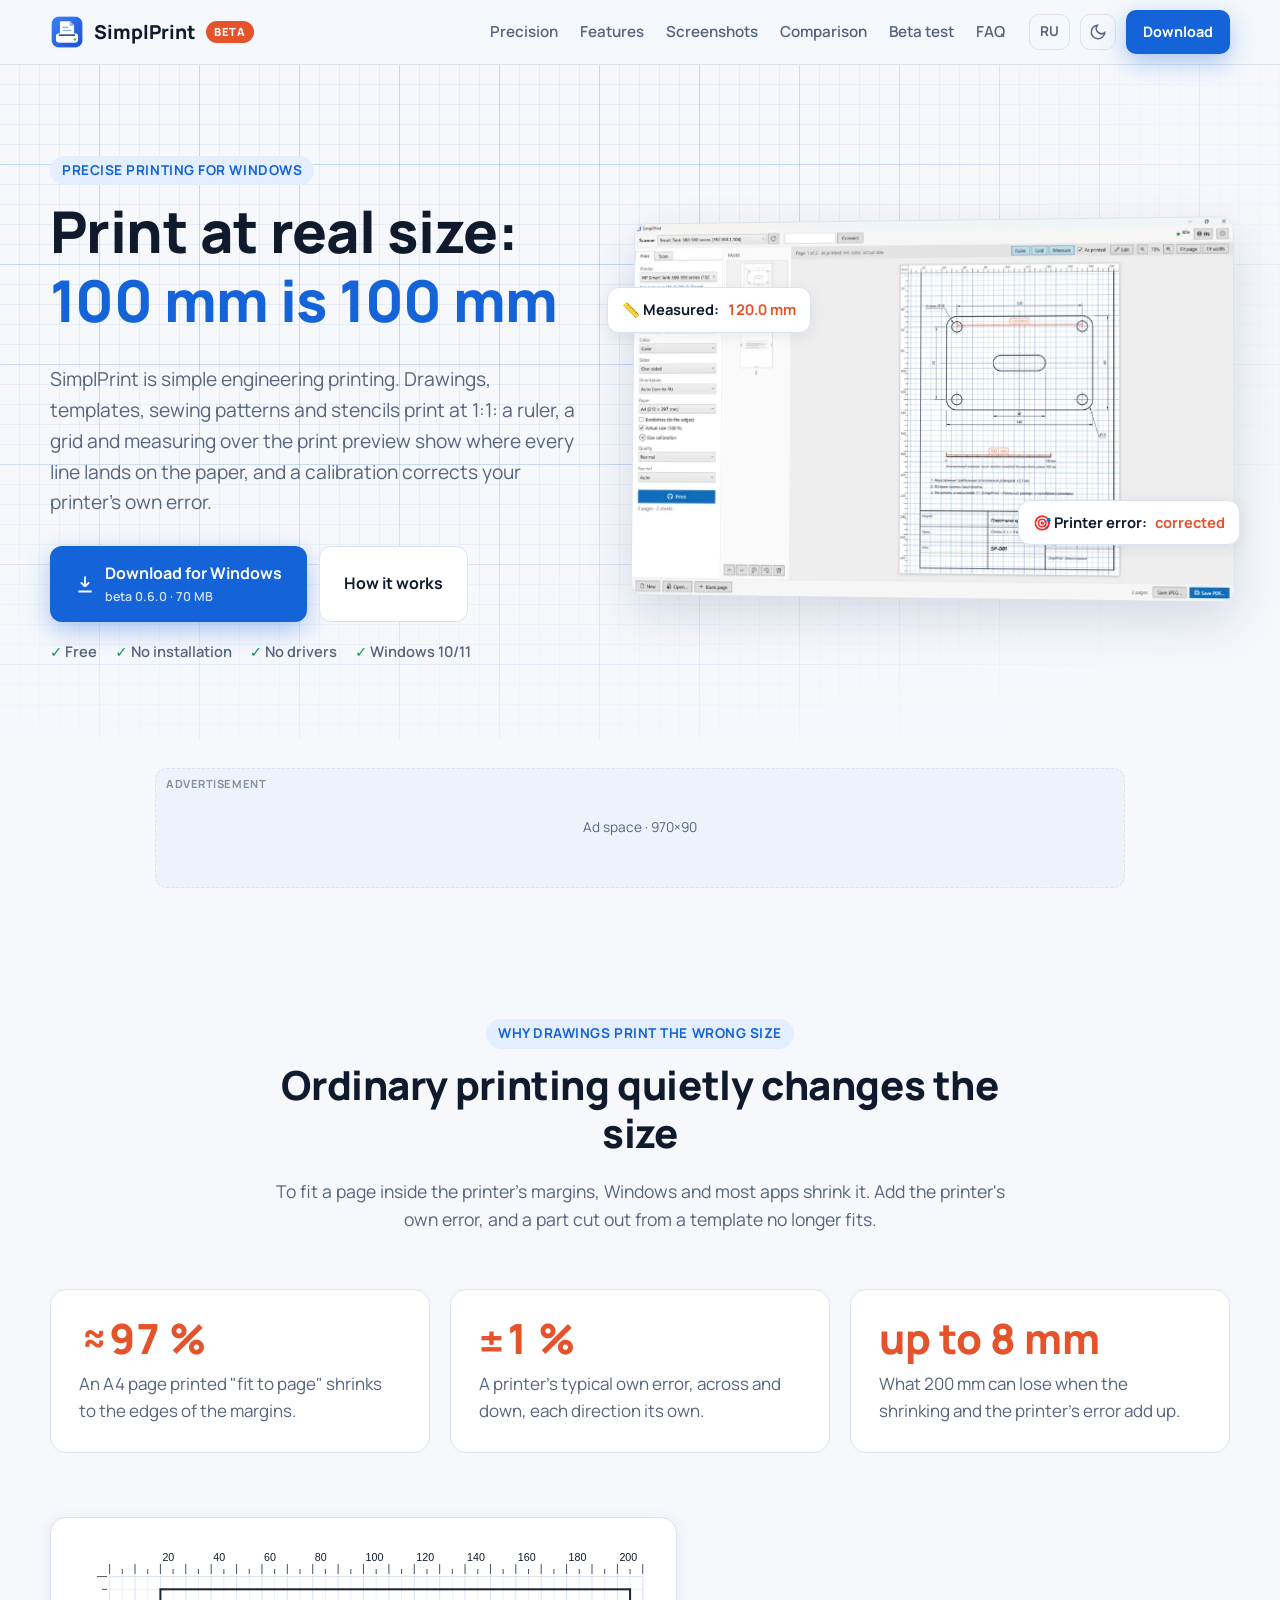
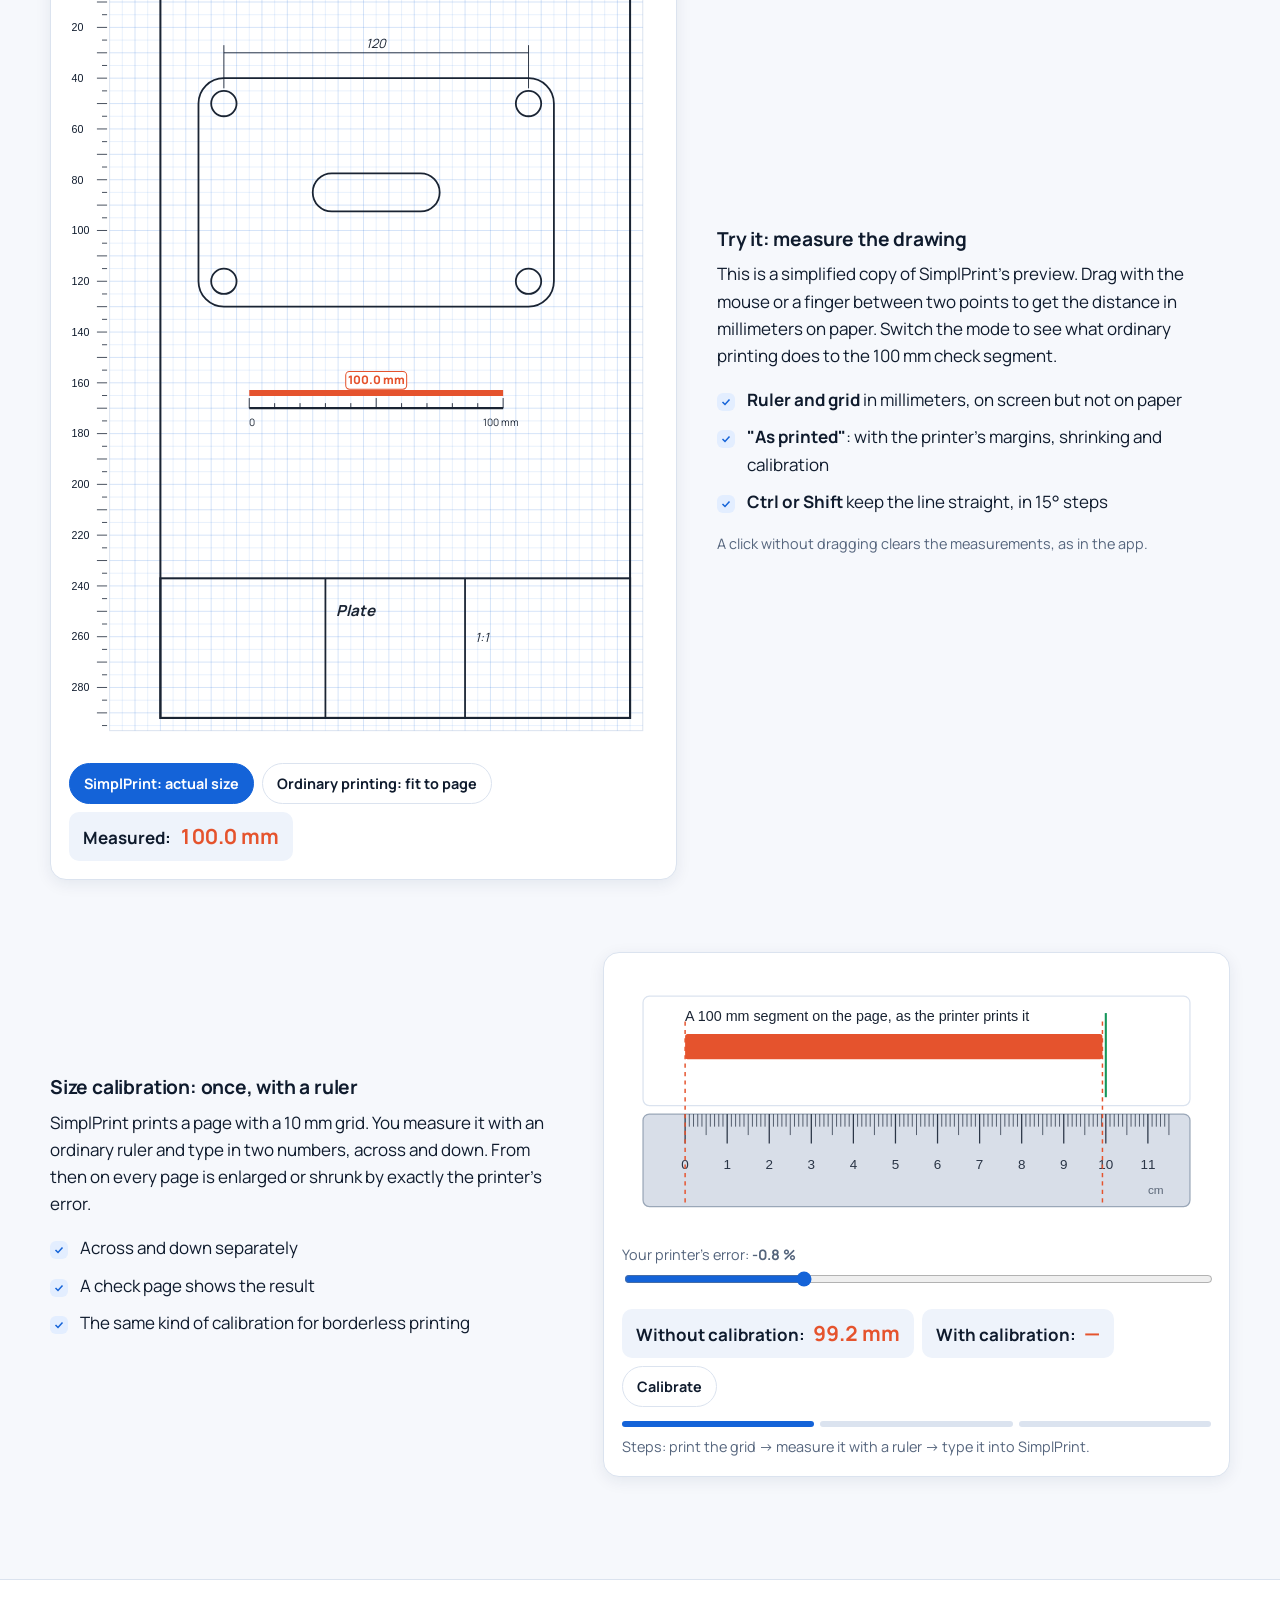
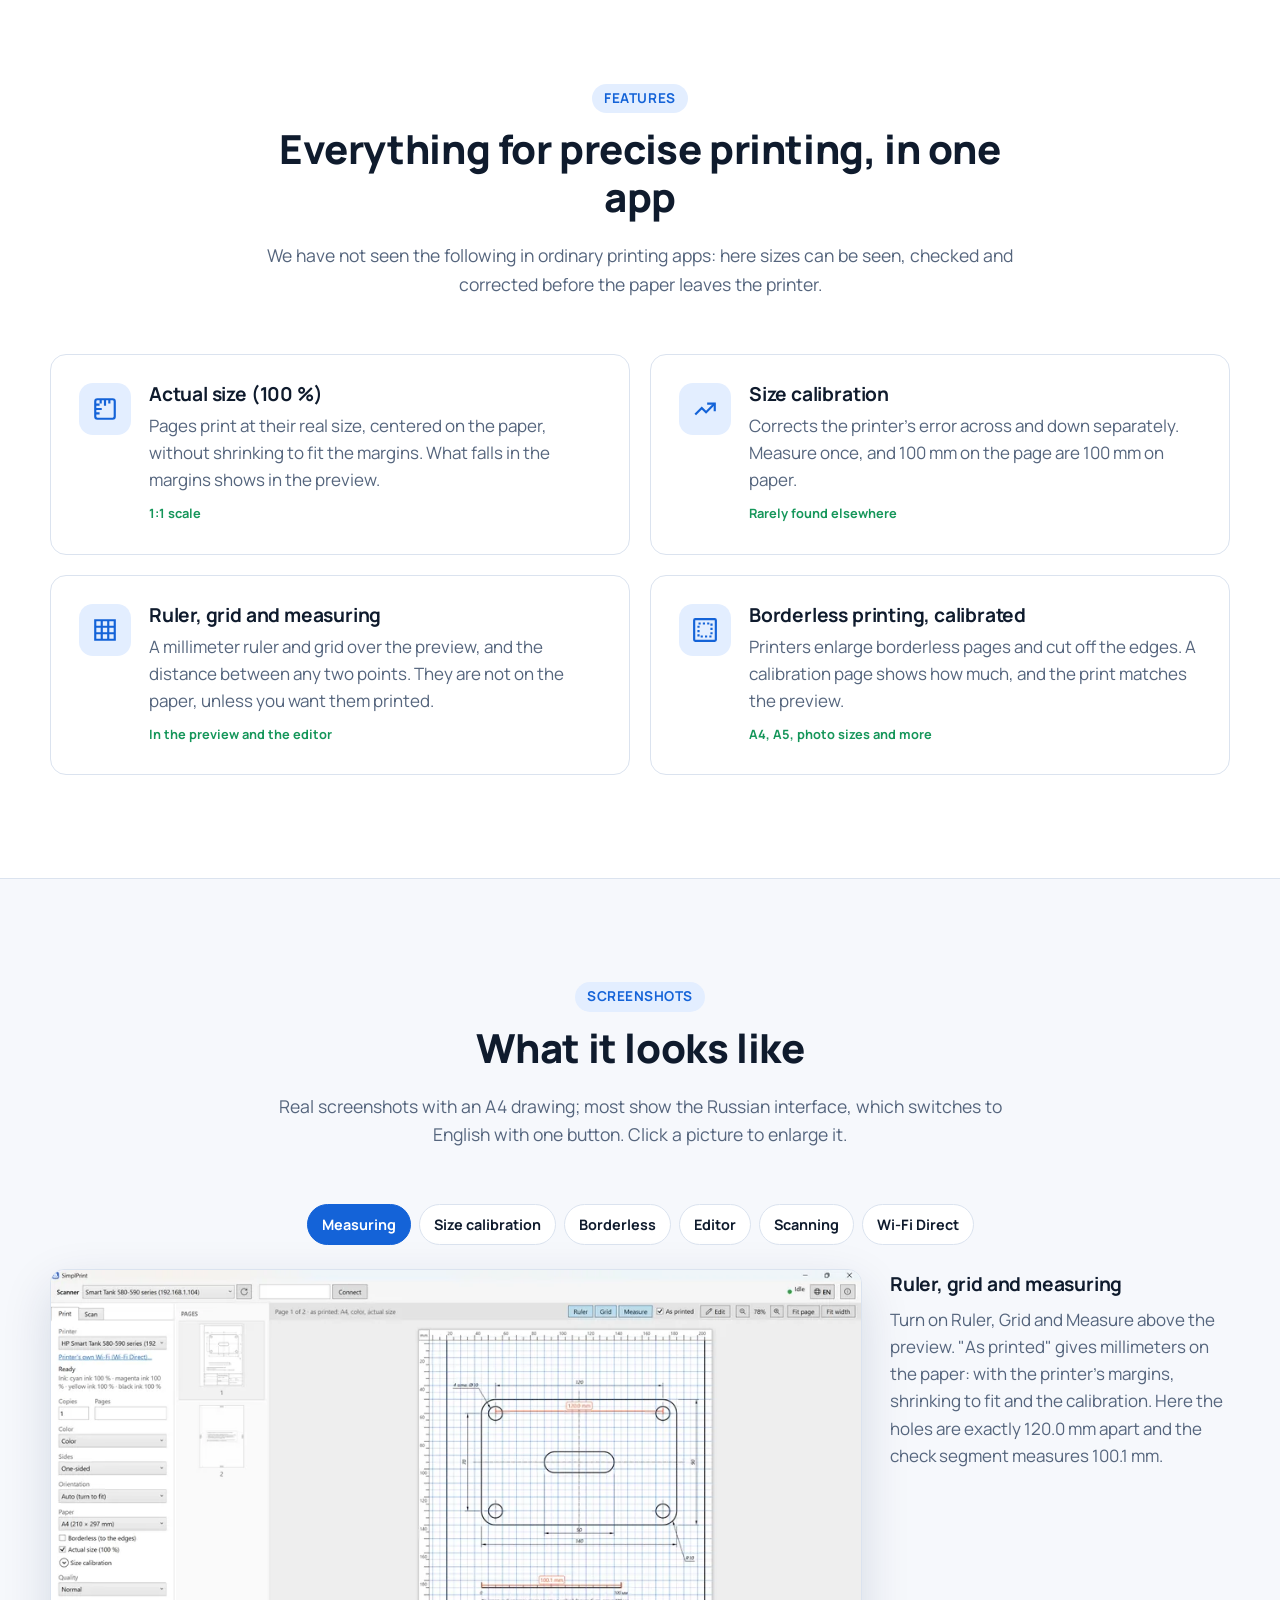
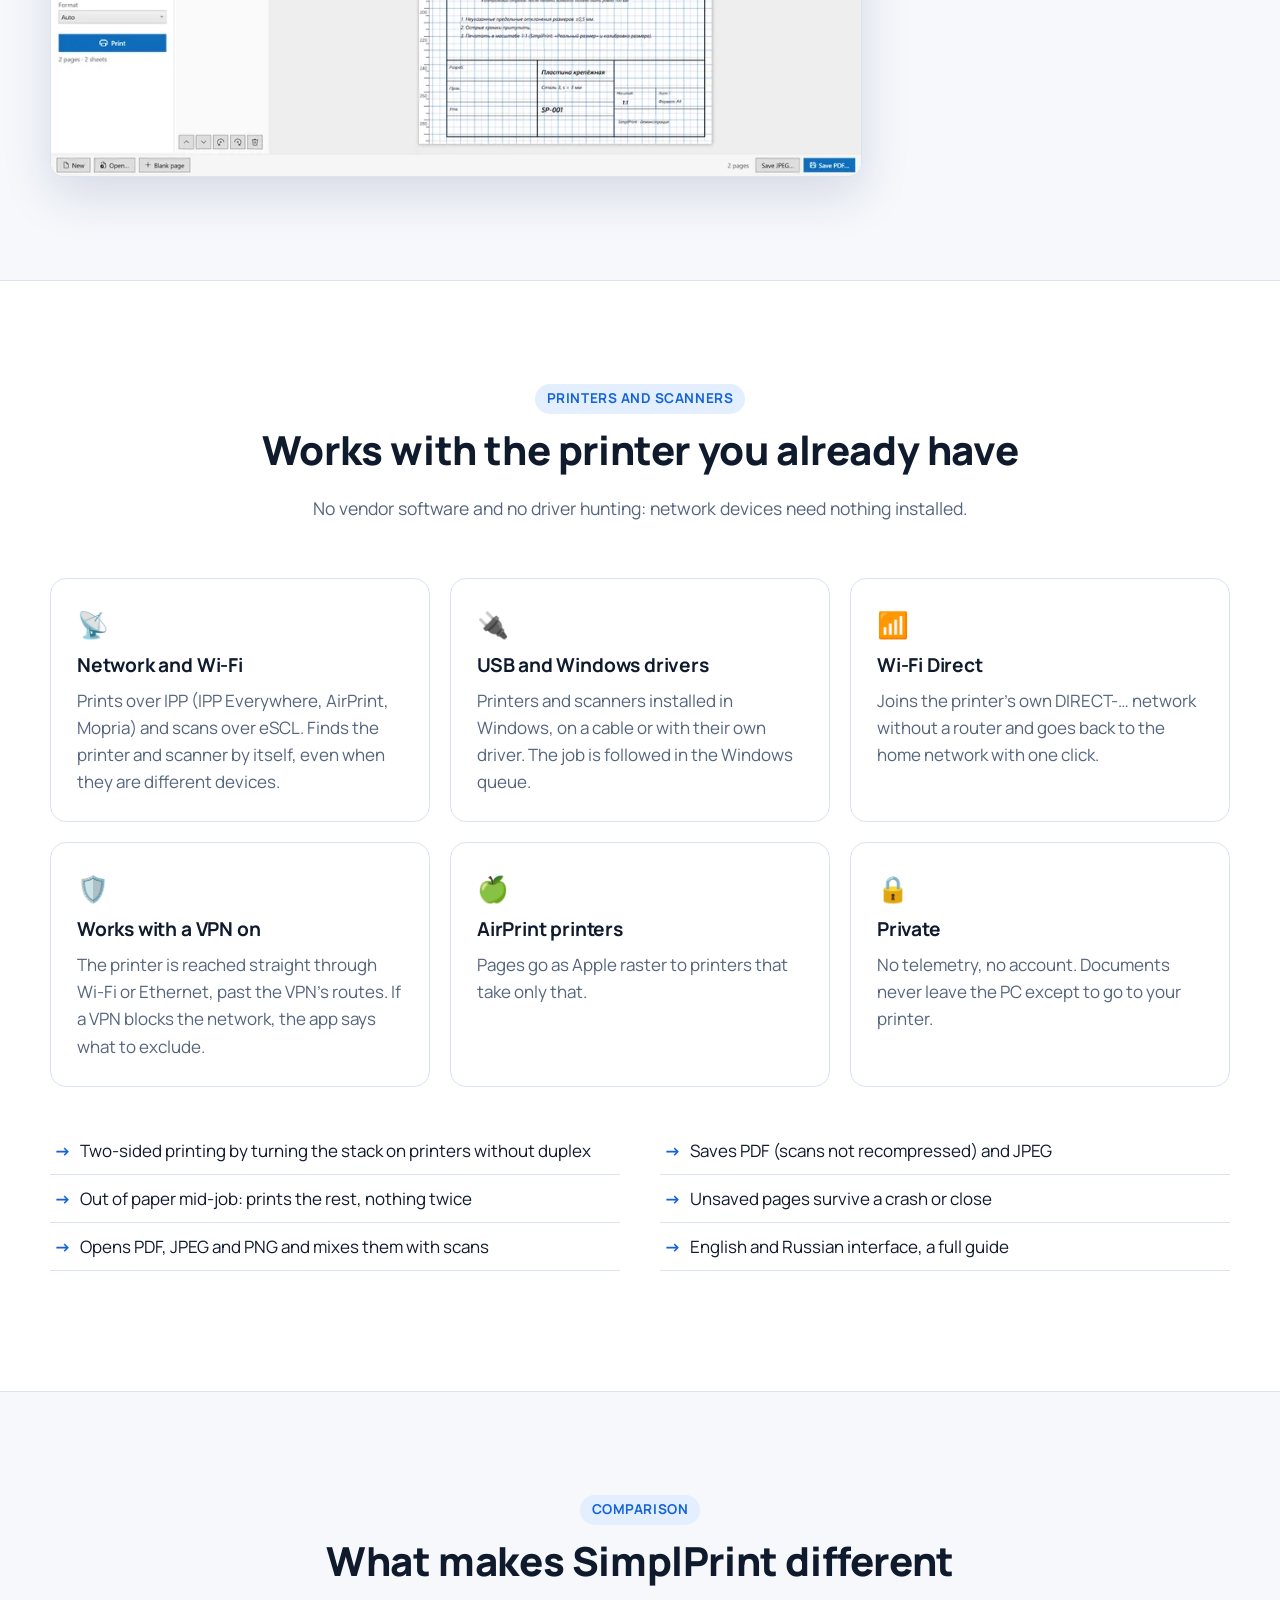
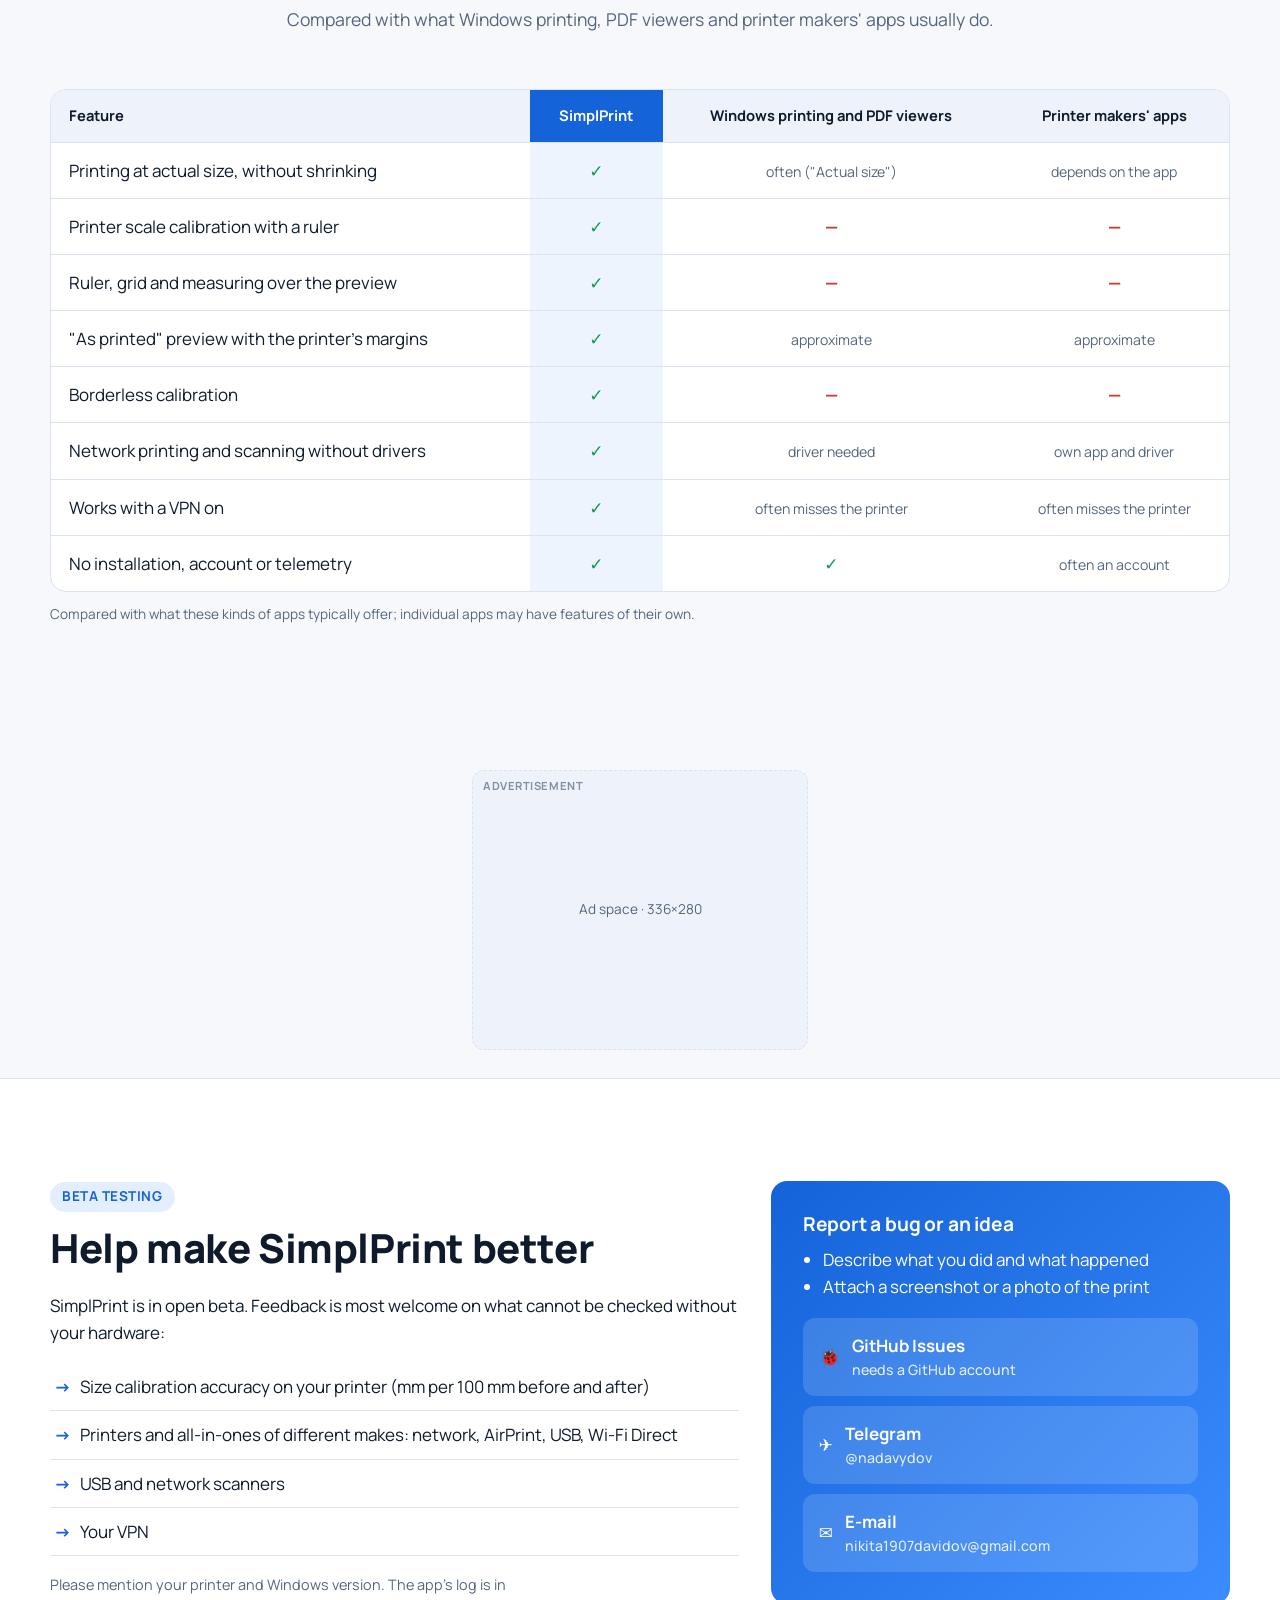
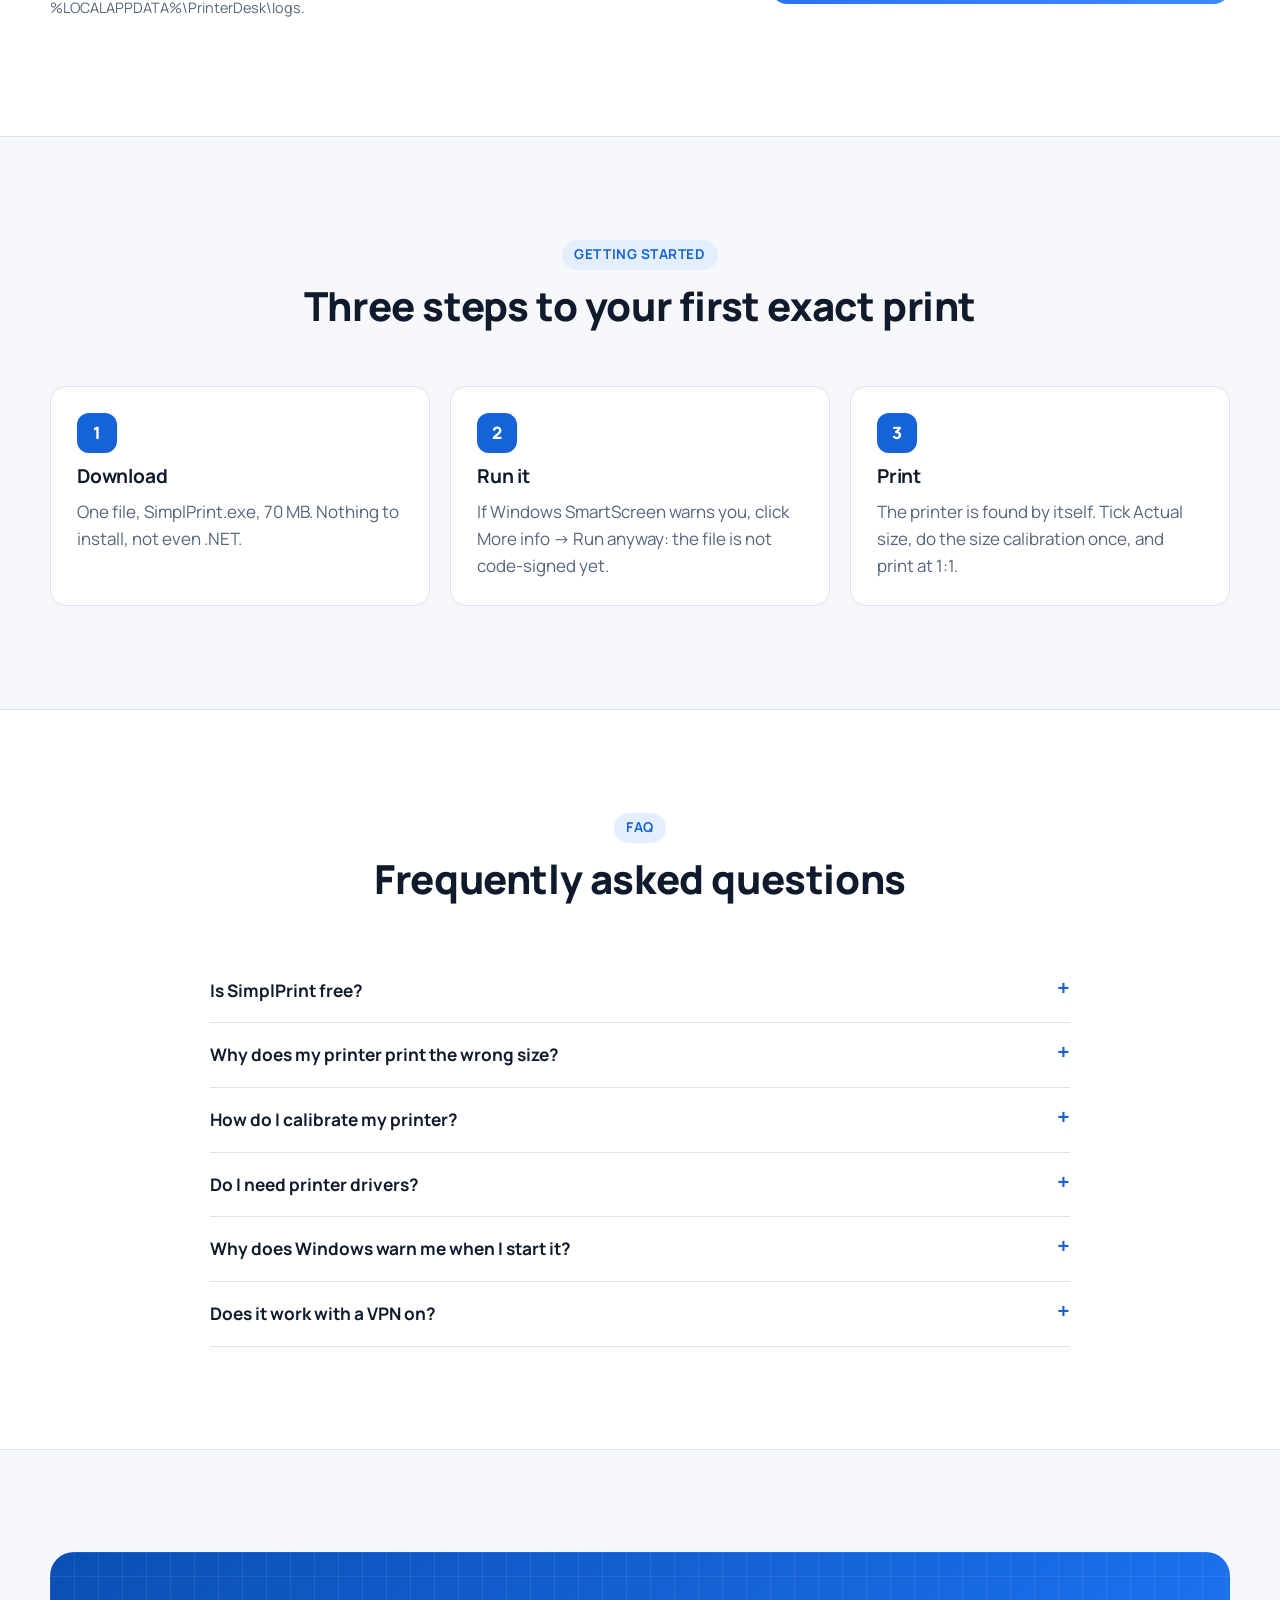
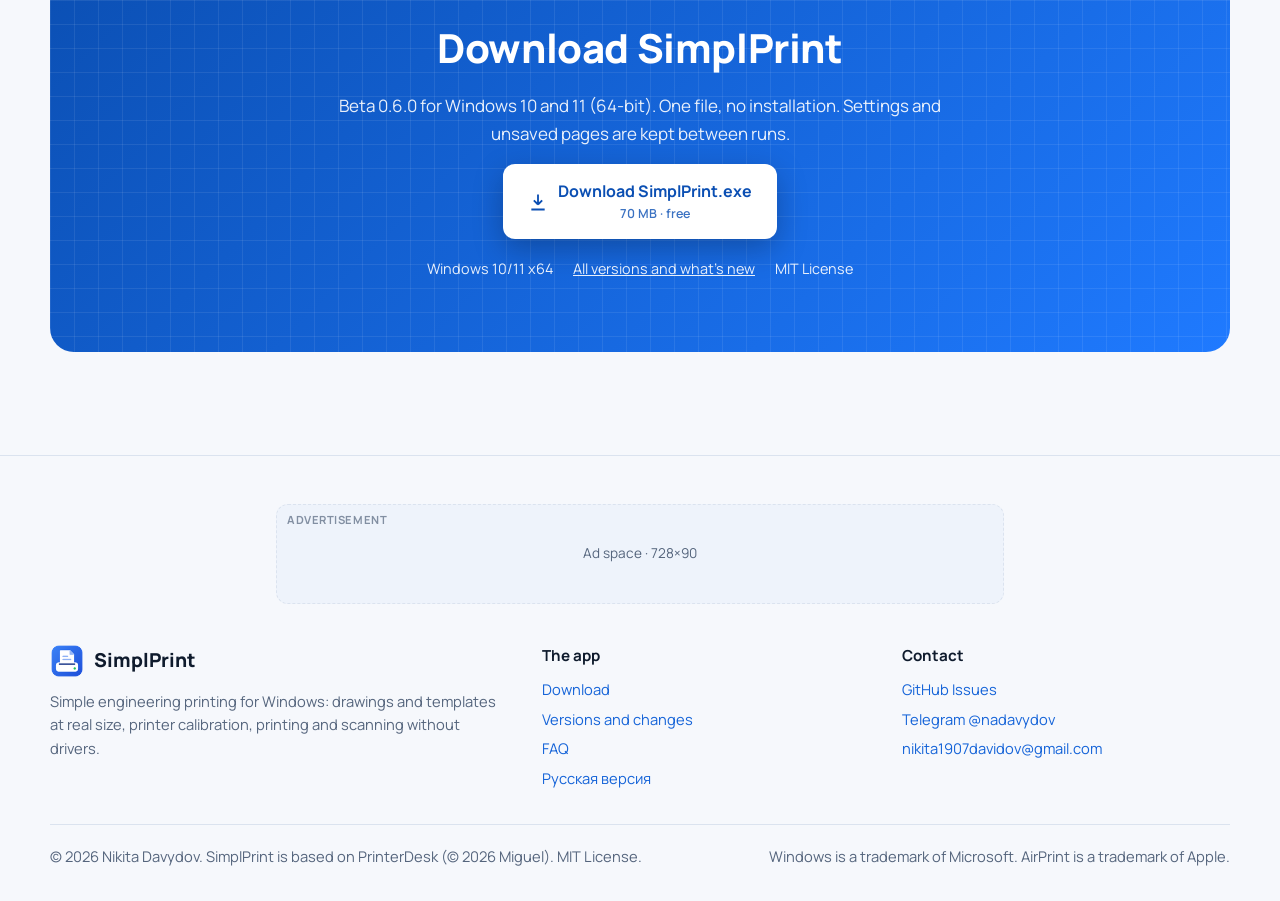
==== en/index.html @ fbbb2764 "SimplPrint website, downloads and bug reports The website (Russian and English) for GitHub Pages, a " ====
<!doctype html>
<html lang="en">
<head>
  <meta charset="utf-8">
  <meta name="viewport" content="width=device-width, initial-scale=1">
  <script>document.documentElement.classList.add("js")</script>
  <title>SimplPrint — print drawings at real size (1:1) on Windows, with printer calibration</title>
  <meta name="description" content="Free Windows app for printing drawings, templates and sewing patterns at true 1:1 scale: ruler, grid and measuring over the print preview, printer scale calibration, borderless calibration. Prints and scans without drivers: network, AirPrint, USB, Wi-Fi Direct.">
  <link rel="canonical" href="https://gameqwerty.github.io/simplprint-app/en/">
  <link rel="alternate" hreflang="ru" href="https://gameqwerty.github.io/simplprint-app/">
  <link rel="alternate" hreflang="en" href="https://gameqwerty.github.io/simplprint-app/en/">
  <link rel="alternate" hreflang="x-default" href="https://gameqwerty.github.io/simplprint-app/">
  <meta name="theme-color" content="#1463d8">
  <link rel="icon" href="../favicon.ico" sizes="any">
  <link rel="apple-touch-icon" href="../apple-touch-icon.png">

  <meta property="og:type" content="website">
  <meta property="og:site_name" content="SimplPrint">
  <meta property="og:locale" content="en_US">
  <meta property="og:locale:alternate" content="ru_RU">
  <meta property="og:title" content="SimplPrint — print at real size: 100 mm on screen is 100 mm on paper">
  <meta property="og:description" content="Ruler, grid, measuring and printer calibration for printing drawings and templates exactly. Free, Windows 10/11.">
  <meta property="og:url" content="https://gameqwerty.github.io/simplprint-app/en/">
  <meta property="og:image" content="https://gameqwerty.github.io/simplprint-app/og-image-en.png">
  <meta property="og:image:width" content="1200">
  <meta property="og:image:height" content="630">
  <meta name="twitter:card" content="summary_large_image">

  <link rel="preconnect" href="https://fonts.googleapis.com">
  <link rel="preconnect" href="https://fonts.gstatic.com" crossorigin>
  <link href="https://fonts.googleapis.com/css2?family=Manrope:wght@500;600;700;800&display=swap" rel="stylesheet">
  <link rel="stylesheet" href="../assets/css/style.css">

  <script type="application/ld+json">
  {
    "@context": "https://schema.org",
    "@type": "SoftwareApplication",
    "name": "SimplPrint",
    "description": "Windows app for printing drawings, templates and patterns at real size: ruler, grid and measuring over the print preview, printer scale calibration, borderless printing; printing and scanning without drivers.",
    "applicationCategory": "UtilitiesApplication",
    "operatingSystem": "Windows 10, Windows 11",
    "softwareVersion": "0.6.0",
    "fileSize": "70 MB",
    "inLanguage": ["en", "ru"],
    "isAccessibleForFree": true,
    "offers": { "@type": "Offer", "price": "0", "priceCurrency": "USD" },
    "downloadUrl": "https://github.com/Gameqwerty/simplprint-app/releases/latest/download/SimplPrint.exe",
    "screenshot": "https://gameqwerty.github.io/simplprint-app/assets/img/measure-en-1600.webp",
    "image": "https://gameqwerty.github.io/simplprint-app/og-image-en.png",
    "url": "https://gameqwerty.github.io/simplprint-app/en/",
    "author": { "@type": "Person", "name": "Nikita Davydov" },
    "license": "https://opensource.org/licenses/MIT"
  }
  </script>
  <script type="application/ld+json">
  {
    "@context": "https://schema.org",
    "@type": "FAQPage",
    "mainEntity": [
      { "@type": "Question", "name": "Is SimplPrint free?",
        "acceptedAnswer": { "@type": "Answer", "text": "Yes. It is free, with no ads in the app, no account and no telemetry. The code is under the MIT license." } },
      { "@type": "Question", "name": "Why does my printer print the wrong size?",
        "acceptedAnswer": { "@type": "Answer", "text": "Ordinary printing shrinks the page to fit inside the printer's margins (an A4 page comes out at about 97 %), and the printer adds its own error of about 1 %. SimplPrint prints at actual size and has a size calibration that corrects the printer's error." } },
      { "@type": "Question", "name": "Do I need printer drivers?",
        "acceptedAnswer": { "@type": "Answer", "text": "Not for network printers and all-in-ones: SimplPrint prints over IPP (IPP Everywhere, AirPrint, Mopria) and scans over eSCL. Printers and scanners on USB work through the driver installed in Windows." } },
      { "@type": "Question", "name": "Why does Windows warn me when I start it?",
        "acceptedAnswer": { "@type": "Answer", "text": "The file is not code-signed yet, so SmartScreen shows a warning. Click More info, then Run anyway." } }
    ]
  }
  </script>
</head>
<body>
  <a class="visually-hidden" href="#main">Skip to content</a>

  <header class="header">
    <div class="container header__inner">
      <a class="brand" href="./" aria-label="SimplPrint home">
        <img src="../assets/img/logo-64.png" alt="" width="34" height="34">
        SimplPrint <span class="badge-beta">beta</span>
      </a>
      <nav class="nav" aria-label="Sections">
        <a href="#precision">Precision</a>
        <a href="#features">Features</a>
        <a href="#screens">Screenshots</a>
        <a href="#compare">Comparison</a>
        <a href="#beta">Beta test</a>
        <a href="#faq">FAQ</a>
      </nav>
      <div class="header__actions">
        <a class="lang" href="../" hreflang="ru" lang="ru">RU</a>
        <button class="theme-toggle" type="button" aria-label="Light or dark theme">
          <svg width="18" height="18" viewBox="0 0 24 24" fill="none" stroke="currentColor" stroke-width="2"><path d="M21 12.8A9 9 0 1 1 11.2 3a7 7 0 0 0 9.8 9.8z"/></svg>
        </button>
        <a class="btn btn--primary btn--small" href="#download">Download</a>
        <button class="menu-toggle" type="button" aria-label="Menu" aria-expanded="false">
          <svg width="20" height="20" viewBox="0 0 24 24" fill="none" stroke="currentColor" stroke-width="2"><path d="M4 7h16M4 12h16M4 17h16"/></svg>
        </button>
      </div>
    </div>
  </header>

  <main id="main">
    <section class="hero">
      <div class="container hero__inner">
        <div>
          <span class="eyebrow">Precise printing for Windows</span>
          <h1>Print at real size: <span class="hero__accent">100&nbsp;mm is 100&nbsp;mm</span></h1>
          <p class="hero__lead">
            SimplPrint is simple engineering printing. Drawings, templates, sewing patterns and stencils print at 1:1:
            a ruler, a grid and measuring over the print preview show where every line lands on the paper, and a
            calibration corrects your printer's own error.
          </p>
          <div class="hero__buttons">
            <a class="btn btn--primary" href="https://github.com/Gameqwerty/simplprint-app/releases/latest/download/SimplPrint.exe" data-download>
              <svg width="20" height="20" viewBox="0 0 24 24" fill="none" stroke="currentColor" stroke-width="2.2"><path d="M12 3v12m0 0l-5-5m5 5l5-5M4 21h16"/></svg>
              <span>Download for Windows<small>beta 0.6.0 · 70 MB</small></span>
            </a>
            <a class="btn btn--ghost" href="#precision">How it works</a>
          </div>
          <div class="hero__facts">
            <span>Free</span><span>No installation</span><span>No drivers</span><span>Windows 10/11</span>
          </div>
        </div>
        <div class="hero__shot">
          <div class="window">
            <img src="../assets/img/measure-en-960.webp" srcset="../assets/img/measure-en-960.webp 960w, ../assets/img/measure-en-1600.webp 1600w"
                 sizes="(max-width: 960px) 100vw, 640px" width="1600" height="1000"
                 alt="SimplPrint: a drawing in the print preview with ruler, grid and measurements of 120.0 and 100.1 mm" fetchpriority="high">
          </div>
          <div class="callout callout--a">📏 Measured: <b>120.0 mm</b></div>
          <div class="callout callout--b">🎯 Printer error: <b>corrected</b></div>
        </div>
      </div>
    </section>

    <div class="ad-band">
      <div class="container">
        <aside class="ad-slot ad-slot--leaderboard" data-label="Advertisement" aria-label="Advertisement">
          <!-- Paste the ad code here (Google AdSense / Yandex Advertising Network), 970×90 or adaptive. -->
          <span class="ad-slot__placeholder">Ad space · 970×90</span>
        </aside>
      </div>
    </div>

    <section class="section" id="precision">
      <div class="container">
        <div class="section__head reveal">
          <span class="eyebrow">Why drawings print the wrong size</span>
          <h2>Ordinary printing quietly changes the size</h2>
          <p>To fit a page inside the printer's margins, Windows and most apps shrink it. Add the printer's own error,
            and a part cut out from a template no longer fits.</p>
        </div>
        <div class="problem">
          <div class="stat reveal"><div class="stat__value">≈97 %</div><p>An A4 page printed "fit to page" shrinks to the edges of the margins.</p></div>
          <div class="stat reveal"><div class="stat__value">±1 %</div><p>A printer's typical own error, across and down, each direction its own.</p></div>
          <div class="stat reveal"><div class="stat__value">up to 8 mm</div><p>What 200 mm can lose when the shrinking and the printer's error add up.</p></div>
        </div>

        <div class="demo" style="margin-top:64px">
          <div class="demo__stage reveal" id="measure-demo" data-mm="mm" data-title="Plate" data-label="An A4 page with a grid, a ruler and a measurement">
            <div class="demo__controls">
              <button class="chip" type="button" data-mode="full" aria-pressed="true">SimplPrint: actual size</button>
              <button class="chip" type="button" data-mode="fit" aria-pressed="false">Ordinary printing: fit to page</button>
              <span class="readout">Measured: <b data-readout>—</b></span>
            </div>
          </div>
          <div class="demo__text reveal">
            <h3>Try it: measure the drawing</h3>
            <p>This is a simplified copy of SimplPrint's preview. Drag with the mouse or a finger between two points to get
              the distance in millimeters on paper. Switch the mode to see what ordinary printing does to the 100&nbsp;mm
              check segment.</p>
            <ul>
              <li><b>Ruler and grid</b> in millimeters, on screen but not on paper</li>
              <li><b>"As printed"</b>: with the printer's margins, shrinking and calibration</li>
              <li><b>Ctrl or Shift</b> keep the line straight, in 15° steps</li>
            </ul>
            <p class="hint">A click without dragging clears the measurements, as in the app.</p>
          </div>
        </div>

        <div class="demo demo--reverse">
          <div class="demo__text reveal">
            <h3>Size calibration: once, with a ruler</h3>
            <p>SimplPrint prints a page with a 10&nbsp;mm grid. You measure it with an ordinary ruler and type in two
              numbers, across and down. From then on every page is enlarged or shrunk by exactly the printer's error.</p>
            <ul>
              <li>Across and down separately</li>
              <li>A check page shows the result</li>
              <li>The same kind of calibration for borderless printing</li>
            </ul>
          </div>
          <div class="demo__stage reveal" id="calibration-demo" data-mm="mm" data-cm="cm" data-caption="A 100 mm segment on the page, as the printer prints it" data-label="A ruler and the printed segment before and after calibration">
            <label class="hint" for="printer-error">Your printer's error: <b data-error-text>−0.8 %</b></label>
            <input class="slider" id="printer-error" type="range" min="-20" max="20" step="1" value="-8" data-error>
            <div class="demo__controls">
              <span class="readout">Without calibration: <b data-before>99.2 mm</b></span>
              <span class="readout">With calibration: <b data-after>—</b></span>
              <button class="chip" type="button" data-calibrate data-run="Calibrate" data-reset="Reset" aria-pressed="false">Calibrate</button>
            </div>
            <div class="steps" aria-hidden="true"><span></span><span></span><span></span></div>
            <p class="hint" style="margin:8px 0 0">Steps: print the grid → measure it with a ruler → type it into SimplPrint.</p>
          </div>
        </div>
      </div>
    </section>

    <section class="section section--alt" id="features">
      <div class="container">
        <div class="section__head reveal">
          <span class="eyebrow">Features</span>
          <h2>Everything for precise printing, in one app</h2>
          <p>We have not seen the following in ordinary printing apps: here sizes can be seen, checked and corrected
            before the paper leaves the printer.</p>
        </div>
        <div class="features">
          <article class="feature reveal">
            <div class="feature__icon"><svg width="26" height="26" viewBox="0 0 24 24" fill="none" stroke="currentColor" stroke-width="2"><rect x="3" y="3" width="18" height="18" rx="2"/><path d="M8 3v4M12 3v6M16 3v4M3 8h4M3 12h6M3 16h4"/></svg></div>
            <div><h3>Actual size (100 %)</h3><p>Pages print at their real size, centered on the paper, without shrinking to fit the margins. What falls in the margins shows in the preview.</p><span class="feature__tag">1:1 scale</span></div>
          </article>
          <article class="feature reveal">
            <div class="feature__icon"><svg width="26" height="26" viewBox="0 0 24 24" fill="none" stroke="currentColor" stroke-width="2"><path d="M3 17l6-6 4 4 8-8"/><path d="M14 7h7v7"/></svg></div>
            <div><h3>Size calibration</h3><p>Corrects the printer's error across and down separately. Measure once, and 100&nbsp;mm on the page are 100&nbsp;mm on paper.</p><span class="feature__tag">Rarely found elsewhere</span></div>
          </article>
          <article class="feature reveal">
            <div class="feature__icon"><svg width="26" height="26" viewBox="0 0 24 24" fill="none" stroke="currentColor" stroke-width="2"><path d="M3 3h18v18H3z"/><path d="M9 3v18M15 3v18M3 9h18M3 15h18"/></svg></div>
            <div><h3>Ruler, grid and measuring</h3><p>A millimeter ruler and grid over the preview, and the distance between any two points. They are not on the paper, unless you want them printed.</p><span class="feature__tag">In the preview and the editor</span></div>
          </article>
          <article class="feature reveal">
            <div class="feature__icon"><svg width="26" height="26" viewBox="0 0 24 24" fill="none" stroke="currentColor" stroke-width="2"><rect x="2" y="2" width="20" height="20" rx="1"/><path d="M6 6h12v12H6z" stroke-dasharray="2 2"/></svg></div>
            <div><h3>Borderless printing, calibrated</h3><p>Printers enlarge borderless pages and cut off the edges. A calibration page shows how much, and the print matches the preview.</p><span class="feature__tag">A4, A5, photo sizes and more</span></div>
          </article>
        </div>
      </div>
    </section>

    <section class="section" id="screens">
      <div class="container">
        <div class="section__head reveal">
          <span class="eyebrow">Screenshots</span>
          <h2>What it looks like</h2>
          <p>Real screenshots with an A4 drawing; most show the Russian interface, which switches to English with one button. Click a picture to enlarge it.</p>
        </div>
        <div class="tabs" role="group" aria-label="Screenshots">
          <button class="chip" type="button" data-tab="shot-measure" aria-pressed="true">Measuring</button>
          <button class="chip" type="button" data-tab="shot-size" aria-pressed="false">Size calibration</button>
          <button class="chip" type="button" data-tab="shot-borderless" aria-pressed="false">Borderless</button>
          <button class="chip" type="button" data-tab="shot-editor" aria-pressed="false">Editor</button>
          <button class="chip" type="button" data-tab="shot-scan" aria-pressed="false">Scanning</button>
          <button class="chip" type="button" data-tab="shot-wifi" aria-pressed="false">Wi-Fi Direct</button>
        </div>
        <div class="gallery__panel" id="shot-measure">
          <div class="gallery__view">
            <div class="window"><img class="gallery__image" loading="lazy" src="../assets/img/measure-en-960.webp" data-zoom="../assets/img/measure-en-1600.webp" width="960" height="600" alt="Print preview of a drawing with ruler, grid and two measurements"></div>
            <div class="gallery__caption"><h3>Ruler, grid and measuring</h3><p>Turn on Ruler, Grid and Measure above the preview. "As printed" gives millimeters on the paper: with the printer's margins, shrinking to fit and the calibration. Here the holes are exactly 120.0 mm apart and the check segment measures 100.1 mm.</p></div>
          </div>
        </div>
        <div class="gallery__panel" id="shot-size" hidden>
          <div class="gallery__view">
            <div class="window"><img class="gallery__image" loading="lazy" src="../assets/img/size-960.webp" data-zoom="../assets/img/size-1600.webp" width="960" height="600" alt="Size calibration page with a 10 mm grid and the measured values 99.2 and 100.6 mm"></div>
            <div class="gallery__caption"><h3>Size calibration</h3><p>"Add size calibration page" adds a 10&nbsp;mm grid and sets printing up for it. Measure it from line 0 to 100 and type the result in: this printer printed 99.2&nbsp;mm across and 100.6&nbsp;mm down.</p></div>
          </div>
        </div>
        <div class="gallery__panel" id="shot-borderless" hidden>
          <div class="gallery__view">
            <div class="window"><img class="gallery__image" loading="lazy" src="../assets/img/borderless-960.webp" data-zoom="../assets/img/borderless-1600.webp" width="960" height="600" alt="Borderless calibration page with numbered lines at the edges"></div>
            <div class="gallery__caption"><h3>Borderless printing and its calibration</h3><p>Numbered lines at each edge show how much the printer cuts off. Enter the first printed lines and borderless prints match the preview to the millimeter.</p></div>
          </div>
        </div>
        <div class="gallery__panel" id="shot-editor" hidden>
          <div class="gallery__view">
            <div class="window"><img class="gallery__image" loading="lazy" src="../assets/img/editor-960.webp" data-zoom="../assets/img/editor-1600.webp" width="960" height="600" alt="Page editor: a red mark, an arrow and a note on a drawing"></div>
            <div class="gallery__caption"><h3>An editor right in the preview</h3><p>Marks, arrows, shapes, text, brush and eraser, pictures from a file or the clipboard. The ruler, grid and measurements can be drawn into the page and printed.</p></div>
          </div>
        </div>
        <div class="gallery__panel" id="shot-scan" hidden>
          <div class="gallery__view">
            <div class="window"><img class="gallery__image" loading="lazy" src="../assets/img/scan-960.webp" data-zoom="../assets/img/scan-1600.webp" width="960" height="600" alt="Scan tab: source, resolution, color and paper size"></div>
            <div class="gallery__caption"><h3>Scanning without drivers</h3><p>From the glass and the document feeder, two-sided by turning the stack by hand. Network scanners over eSCL (AirScan, Mopria), USB scanners through WIA. Saves PDF and JPEG.</p></div>
          </div>
        </div>
        <div class="gallery__panel" id="shot-wifi" hidden>
          <div class="gallery__view">
            <div class="window" style="max-width:520px;margin:auto"><img class="gallery__image" loading="lazy" src="../assets/img/wifi-640.webp" data-zoom="../assets/img/wifi-640.webp" width="640" height="566" alt="Joining the printer's own Wi-Fi network"></div>
            <div class="gallery__caption"><h3>The printer's own Wi-Fi</h3><p>No router nearby? SimplPrint joins the printer's DIRECT-… network, finds the printer and scanner, and takes the PC back to the home network with one click.</p></div>
          </div>
        </div>
      </div>
    </section>

    <section class="section section--alt">
      <div class="container">
        <div class="section__head reveal">
          <span class="eyebrow">Printers and scanners</span>
          <h2>Works with the printer you already have</h2>
          <p>No vendor software and no driver hunting: network devices need nothing installed.</p>
        </div>
        <div class="devices">
          <div class="device reveal"><div class="device__icon">📡</div><h3>Network and Wi-Fi</h3><p>Prints over IPP (IPP Everywhere, AirPrint, Mopria) and scans over eSCL. Finds the printer and scanner by itself, even when they are different devices.</p></div>
          <div class="device reveal"><div class="device__icon">🔌</div><h3>USB and Windows drivers</h3><p>Printers and scanners installed in Windows, on a cable or with their own driver. The job is followed in the Windows queue.</p></div>
          <div class="device reveal"><div class="device__icon">📶</div><h3>Wi-Fi Direct</h3><p>Joins the printer's own DIRECT-… network without a router and goes back to the home network with one click.</p></div>
          <div class="device reveal"><div class="device__icon">🛡️</div><h3>Works with a VPN on</h3><p>The printer is reached straight through Wi-Fi or Ethernet, past the VPN's routes. If a VPN blocks the network, the app says what to exclude.</p></div>
          <div class="device reveal"><div class="device__icon">🍏</div><h3>AirPrint printers</h3><p>Pages go as Apple raster to printers that take only that.</p></div>
          <div class="device reveal"><div class="device__icon">🔒</div><h3>Private</h3><p>No telemetry, no account. Documents never leave the PC except to go to your printer.</p></div>
        </div>
        <ul class="more reveal">
          <li>Two-sided printing by turning the stack on printers without duplex</li>
          <li>Out of paper mid-job: prints the rest, nothing twice</li>
          <li>Opens PDF, JPEG and PNG and mixes them with scans</li>
          <li>Saves PDF (scans not recompressed) and JPEG</li>
          <li>Unsaved pages survive a crash or close</li>
          <li>English and Russian interface, a full guide</li>
        </ul>
      </div>
    </section>

    <section class="section" id="compare">
      <div class="container">
        <div class="section__head reveal">
          <span class="eyebrow">Comparison</span>
          <h2>What makes SimplPrint different</h2>
          <p>Compared with what Windows printing, PDF viewers and printer makers' apps usually do.</p>
        </div>
        <div class="table-wrap reveal">
          <table class="compare">
            <thead>
              <tr><th scope="col">Feature</th><th scope="col" class="us">SimplPrint</th><th scope="col">Windows printing and PDF viewers</th><th scope="col">Printer makers' apps</th></tr>
            </thead>
            <tbody>
              <tr><td>Printing at actual size, without shrinking</td><td class="us yes">✓</td><td><span class="part">often ("Actual size")</span></td><td><span class="part">depends on the app</span></td></tr>
              <tr><td>Printer scale calibration with a ruler</td><td class="us yes">✓</td><td class="no">—</td><td class="no">—</td></tr>
              <tr><td>Ruler, grid and measuring over the preview</td><td class="us yes">✓</td><td class="no">—</td><td class="no">—</td></tr>
              <tr><td>"As printed" preview with the printer's margins</td><td class="us yes">✓</td><td><span class="part">approximate</span></td><td><span class="part">approximate</span></td></tr>
              <tr><td>Borderless calibration</td><td class="us yes">✓</td><td class="no">—</td><td class="no">—</td></tr>
              <tr><td>Network printing and scanning without drivers</td><td class="us yes">✓</td><td><span class="part">driver needed</span></td><td><span class="part">own app and driver</span></td></tr>
              <tr><td>Works with a VPN on</td><td class="us yes">✓</td><td><span class="part">often misses the printer</span></td><td><span class="part">often misses the printer</span></td></tr>
              <tr><td>No installation, account or telemetry</td><td class="us yes">✓</td><td class="yes">✓</td><td><span class="part">often an account</span></td></tr>
            </tbody>
          </table>
        </div>
        <p class="footnote">Compared with what these kinds of apps typically offer; individual apps may have features of their own.</p>
      </div>
    </section>

    <div class="ad-band">
      <div class="container">
        <aside class="ad-slot ad-slot--rectangle" data-label="Advertisement" aria-label="Advertisement">
          <!-- Paste the ad code here, 336×280 or 300×250. -->
          <span class="ad-slot__placeholder">Ad space · 336×280</span>
        </aside>
      </div>
    </div>

    <section class="section section--alt" id="beta">
      <div class="container beta">
        <div class="reveal">
          <span class="eyebrow">Beta testing</span>
          <h2>Help make SimplPrint better</h2>
          <p>SimplPrint is in open beta. Feedback is most welcome on what cannot be checked without your hardware:</p>
          <ul class="more" style="columns:1;margin-top:12px">
            <li>Size calibration accuracy on your printer (mm per 100&nbsp;mm before and after)</li>
            <li>Printers and all-in-ones of different makes: network, AirPrint, USB, Wi-Fi Direct</li>
            <li>USB and network scanners</li>
            <li>Your VPN</li>
          </ul>
          <p class="hint">Please mention your printer and Windows version. The app's log is in %LOCALAPPDATA%\PrinterDesk\logs.</p>
        </div>
        <div class="beta__card reveal">
          <h3>Report a bug or an idea</h3>
          <ul><li>Describe what you did and what happened</li><li>Attach a screenshot or a photo of the print</li></ul>
          <div class="contacts">
            <a class="contact" href="https://github.com/Gameqwerty/simplprint-app/issues/new" rel="noopener">🐞<span>GitHub Issues<small>needs a GitHub account</small></span></a>
            <a class="contact" href="https://t.me/nadavydov" rel="noopener">✈️<span>Telegram<small>@nadavydov</small></span></a>
            <a class="contact" href="mailto:nikita1907davidov@gmail.com?subject=SimplPrint%20feedback">✉️<span>E-mail<small>nikita1907davidov@gmail.com</small></span></a>
          </div>
        </div>
      </div>
    </section>

    <section class="section">
      <div class="container">
        <div class="section__head reveal">
          <span class="eyebrow">Getting started</span>
          <h2>Three steps to your first exact print</h2>
        </div>
        <ol class="start start-list">
          <li class="reveal"><h3>Download</h3><p>One file, SimplPrint.exe, 70&nbsp;MB. Nothing to install, not even .NET.</p></li>
          <li class="reveal"><h3>Run it</h3><p>If Windows SmartScreen warns you, click More info → Run anyway: the file is not code-signed yet.</p></li>
          <li class="reveal"><h3>Print</h3><p>The printer is found by itself. Tick Actual size, do the size calibration once, and print at 1:1.</p></li>
        </ol>
      </div>
    </section>

    <section class="section section--alt" id="faq">
      <div class="container">
        <div class="section__head reveal">
          <span class="eyebrow">FAQ</span>
          <h2>Frequently asked questions</h2>
        </div>
        <div class="faq">
          <details class="reveal"><summary>Is SimplPrint free?</summary><p>Yes. It is free, with no ads in the app, no account and no telemetry. The code is under the MIT license.</p></details>
          <details class="reveal"><summary>Why does my printer print the wrong size?</summary><p>Ordinary printing shrinks the page to fit inside the printer's margins (an A4 page comes out at about 97 %), and the printer adds its own error of about 1 %. SimplPrint prints at actual size and has a size calibration that corrects the printer's error.</p></details>
          <details class="reveal"><summary>How do I calibrate my printer?</summary><p>On the Print tab open Size calibration, click Add size calibration page and print it. Measure the grid from line 0 to 100 across and down with a ruler and type in the two numbers. A check page shows the result.</p></details>
          <details class="reveal"><summary>Do I need printer drivers?</summary><p>Not for network printers and all-in-ones: SimplPrint prints over IPP (IPP Everywhere, AirPrint, Mopria) and scans over eSCL. Printers and scanners on USB work through the driver installed in Windows.</p></details>
          <details class="reveal"><summary>Why does Windows warn me when I start it?</summary><p>The file is not code-signed yet, so SmartScreen shows a warning. Click More info, then Run anyway.</p></details>
          <details class="reveal"><summary>Does it work with a VPN on?</summary><p>Yes, with most VPNs: the app reaches the printer straight through Wi-Fi or Ethernet. If a VPN blocks the local network (kill switch), SimplPrint names the subnet to exclude in the VPN's settings.</p></details>
        </div>
      </div>
    </section>

    <section class="section" id="download">
      <div class="container">
        <div class="download reveal">
          <h2>Download SimplPrint</h2>
          <p>Beta 0.6.0 for Windows 10 and 11 (64-bit). One file, no installation. Settings and unsaved pages are kept
            between runs.</p>
          <a class="btn btn--primary" href="https://github.com/Gameqwerty/simplprint-app/releases/latest/download/SimplPrint.exe" data-download>
            <svg width="20" height="20" viewBox="0 0 24 24" fill="none" stroke="currentColor" stroke-width="2.2"><path d="M12 3v12m0 0l-5-5m5 5l5-5M4 21h16"/></svg>
            <span>Download SimplPrint.exe<small>70 MB · free</small></span>
          </a>
          <div class="download__meta">
            <span>Windows 10/11 x64</span>
            <a href="https://github.com/Gameqwerty/simplprint-app/releases" rel="noopener">All versions and what's new</a>
            <span>MIT License</span>
          </div>
        </div>
      </div>
    </section>
  </main>

  <footer class="footer">
    <div class="container">
      <aside class="ad-slot ad-slot--footer" data-label="Advertisement" aria-label="Advertisement" style="margin-bottom:40px">
        <!-- Paste the ad code here, 728×90 or adaptive. -->
        <span class="ad-slot__placeholder">Ad space · 728×90</span>
      </aside>
      <div class="footer__grid">
        <div>
          <a class="brand" href="./"><img src="../assets/img/logo-64.png" alt="" width="34" height="34"> SimplPrint</a>
          <p style="margin-top:12px">Simple engineering printing for Windows: drawings and templates at real size, printer calibration, printing and scanning without drivers.</p>
        </div>
        <div>
          <h4>The app</h4>
          <ul>
            <li><a href="#download">Download</a></li>
            <li><a href="https://github.com/Gameqwerty/simplprint-app/releases" rel="noopener">Versions and changes</a></li>
            <li><a href="#faq">FAQ</a></li>
            <li><a href="../" hreflang="ru">Русская версия</a></li>
          </ul>
        </div>
        <div>
          <h4>Contact</h4>
          <ul>
            <li><a href="https://github.com/Gameqwerty/simplprint-app/issues" rel="noopener">GitHub Issues</a></li>
            <li><a href="https://t.me/nadavydov" rel="noopener">Telegram @nadavydov</a></li>
            <li><a href="mailto:nikita1907davidov@gmail.com">nikita1907davidov@gmail.com</a></li>
          </ul>
        </div>
      </div>
      <div class="footer__bottom">
        <span>© 2026 Nikita Davydov. SimplPrint is based on PrinterDesk (© 2026 Miguel). MIT License.</span>
        <span>Windows is a trademark of Microsoft. AirPrint is a trademark of Apple.</span>
      </div>
    </div>
  </footer>

  <div class="lightbox" role="dialog" aria-label="Screenshot"><img alt=""></div>
  <script src="../assets/js/main.js" defer></script>
</body>
</html>
---- assets/css/style.css ----
/* SimplPrint website. One stylesheet for the Russian and English pages; light and dark themes. */

:root {
  --bg: #f6f8fc;
  --surface: #ffffff;
  --surface-2: #eef3fb;
  --text: #0f1b2d;
  --muted: #55657d;
  --line: #dbe3ef;
  --brand: #1463d8;
  --brand-2: #0b4fb3;
  --brand-soft: #e3eeff;
  --accent: #e5532d;
  --ok: #15965a;
  --no: #c2402a;
  --grid: rgba(20, 99, 216, 0.08);
  --grid-strong: rgba(20, 99, 216, 0.16);
  --shadow: 0 18px 50px rgba(15, 35, 75, 0.14);
  --shadow-sm: 0 4px 16px rgba(15, 35, 75, 0.08);
  --radius: 16px;
  --font: "Manrope", "Segoe UI", system-ui, -apple-system, sans-serif;
  color-scheme: light;
}

@media (prefers-color-scheme: dark) {
  :root:not([data-theme="light"]) {
    --bg: #0b1220;
    --surface: #111b2e;
    --surface-2: #16233a;
    --text: #e8eef8;
    --muted: #9badc6;
    --line: #233450;
    --brand: #4d94ff;
    --brand-2: #7cb0ff;
    --brand-soft: #16294a;
    --accent: #ff7a52;
    --ok: #3ccf86;
    --no: #ff7a63;
    --grid: rgba(77, 148, 255, 0.07);
    --grid-strong: rgba(77, 148, 255, 0.14);
    --shadow: 0 18px 50px rgba(0, 0, 0, 0.45);
    --shadow-sm: 0 4px 16px rgba(0, 0, 0, 0.3);
    color-scheme: dark;
  }
}

:root[data-theme="dark"] {
  --bg: #0b1220;
  --surface: #111b2e;
  --surface-2: #16233a;
  --text: #e8eef8;
  --muted: #9badc6;
  --line: #233450;
  --brand: #4d94ff;
  --brand-2: #7cb0ff;
  --brand-soft: #16294a;
  --accent: #ff7a52;
  --ok: #3ccf86;
  --no: #ff7a63;
  --grid: rgba(77, 148, 255, 0.07);
  --grid-strong: rgba(77, 148, 255, 0.14);
  --shadow: 0 18px 50px rgba(0, 0, 0, 0.45);
  --shadow-sm: 0 4px 16px rgba(0, 0, 0, 0.3);
  color-scheme: dark;
}

*, *::before, *::after { box-sizing: border-box; }

html { scroll-behavior: smooth; scroll-padding-top: 76px; }

body {
  margin: 0;
  font-family: var(--font);
  font-size: 17px;
  line-height: 1.6;
  color: var(--text);
  background: var(--bg);
  -webkit-font-smoothing: antialiased;
  overflow-x: hidden;
}

img { max-width: 100%; height: auto; display: block; }
a { color: var(--brand); text-decoration: none; }
a:hover { text-decoration: underline; }
h1, h2, h3 { line-height: 1.2; margin: 0 0 0.5em; letter-spacing: -0.01em; }
h1 { font-size: clamp(2.1rem, 4.6vw, 3.6rem); font-weight: 800; }
h2 { font-size: clamp(1.7rem, 3.2vw, 2.5rem); font-weight: 800; }
h3 { font-size: 1.2rem; font-weight: 700; }
p { margin: 0 0 1em; }

.container { width: min(1180px, 100% - 32px); margin-inline: auto; }
.visually-hidden { position: absolute; left: -9999px; }
.visually-hidden:focus { left: 16px; top: 12px; z-index: 100; padding: 8px 12px; background: var(--surface); border-radius: 8px; }
.section { padding: clamp(56px, 8vw, 104px) 0; }
.section--alt { background: var(--surface); border-block: 1px solid var(--line); }
.section__head { max-width: 760px; margin: 0 auto clamp(32px, 5vw, 56px); text-align: center; }
.section__head p { color: var(--muted); font-size: 1.1rem; }
.eyebrow {
  display: inline-block; margin-bottom: 12px; padding: 4px 12px; border-radius: 999px;
  background: var(--brand-soft); color: var(--brand); font-weight: 700; font-size: 0.85rem; letter-spacing: 0.04em;
  text-transform: uppercase;
}

/* ------------------------------------------------------------ header */

.header {
  position: sticky; top: 0; z-index: 50;
  background: color-mix(in srgb, var(--bg) 82%, transparent);
  backdrop-filter: saturate(160%) blur(14px);
  border-bottom: 1px solid var(--line);
}
.header__inner { display: flex; align-items: center; gap: 24px; height: 64px; }
.brand { display: flex; align-items: center; gap: 10px; color: var(--text); font-weight: 800; font-size: 1.2rem; }
.brand:hover { text-decoration: none; }
.brand img { width: 34px; height: 34px; }
.badge-beta {
  font-size: 0.7rem; font-weight: 800; letter-spacing: 0.06em; text-transform: uppercase;
  padding: 2px 8px; border-radius: 999px; background: var(--accent); color: #fff;
}
.nav { display: flex; gap: 22px; margin-left: auto; }
.nav a { color: var(--muted); font-weight: 600; font-size: 0.95rem; white-space: nowrap; }
.nav a:hover { color: var(--text); text-decoration: none; }
.header__actions { display: flex; align-items: center; gap: 10px; }
.lang {
  font-weight: 700; font-size: 0.85rem; color: var(--muted); border: 1px solid var(--line);
  padding: 6px 10px; border-radius: 10px;
}
.lang:hover { color: var(--text); text-decoration: none; }
.theme-toggle {
  width: 36px; height: 36px; border-radius: 10px; border: 1px solid var(--line); background: transparent;
  color: var(--muted); cursor: pointer; display: grid; place-items: center;
}
.theme-toggle:hover { color: var(--text); }
.menu-toggle { display: none; }

/* ------------------------------------------------------------ buttons */

.btn {
  display: inline-flex; align-items: center; justify-content: center; gap: 10px;
  padding: 14px 24px; border-radius: 12px; font-weight: 700; font-size: 1rem;
  border: 1px solid transparent; cursor: pointer; transition: transform 0.15s, box-shadow 0.15s, background 0.15s;
}
.btn:hover { text-decoration: none; transform: translateY(-1px); }
.btn--primary { background: var(--brand); color: #fff; box-shadow: 0 8px 24px color-mix(in srgb, var(--brand) 35%, transparent); }
.btn--primary:hover { background: var(--brand-2); color: #fff; }
.btn--ghost { background: var(--surface); color: var(--text); border-color: var(--line); }
.btn--small { padding: 9px 16px; font-size: 0.9rem; border-radius: 10px; }
.btn svg { flex: none; }
.btn small { display: block; font-weight: 600; opacity: 0.8; font-size: 0.78rem; }

/* ------------------------------------------------------------ hero */

.hero {
  position: relative; padding: clamp(48px, 7vw, 96px) 0 clamp(40px, 6vw, 80px); overflow: hidden;
  background-image:
    linear-gradient(var(--grid-strong) 1px, transparent 1px),
    linear-gradient(90deg, var(--grid-strong) 1px, transparent 1px),
    linear-gradient(var(--grid) 1px, transparent 1px),
    linear-gradient(90deg, var(--grid) 1px, transparent 1px);
  background-size: 100px 100px, 100px 100px, 20px 20px, 20px 20px;
  background-position: -1px -1px;
}
.hero::after {
  content: ""; position: absolute; inset: 0; pointer-events: none;
  background: radial-gradient(ellipse at 30% 20%, transparent 30%, var(--bg) 85%);
}
.hero__inner { position: relative; z-index: 1; display: grid; grid-template-columns: 1fr 1.15fr; gap: 48px; align-items: center; }
.hero__lead { font-size: 1.2rem; color: var(--muted); max-width: 560px; }
.hero__accent { color: var(--brand); }
.hero__buttons { display: flex; flex-wrap: wrap; gap: 12px; margin: 28px 0 18px; }
.hero__facts { display: flex; flex-wrap: wrap; gap: 8px 18px; color: var(--muted); font-size: 0.92rem; font-weight: 600; }
.hero__facts span::before { content: "✓ "; color: var(--ok); font-weight: 800; }
.hero__shot { position: relative; }
.window {
  border-radius: 14px; overflow: hidden; background: var(--surface); box-shadow: var(--shadow);
  border: 1px solid var(--line);
}
.hero__shot .window { transform: perspective(1600px) rotateY(-6deg) rotateX(2deg); transition: transform 0.6s; }
.hero__shot:hover .window { transform: none; }
.callout {
  position: absolute; display: flex; align-items: center; gap: 8px; padding: 10px 14px; border-radius: 12px;
  background: var(--surface); box-shadow: var(--shadow-sm); border: 1px solid var(--line); font-weight: 700; font-size: 0.92rem;
  animation: float 5s ease-in-out infinite;
}
.callout b { color: var(--accent); font-variant-numeric: tabular-nums; }
.callout--a { left: -18px; top: 18%; }
.callout--b { right: -10px; bottom: 14%; animation-delay: -2.5s; }
@keyframes float { 50% { transform: translateY(-8px); } }

/* ------------------------------------------------------------ ads */

.ad-slot {
  position: relative; display: grid; place-items: center; margin: 0 auto; border-radius: 12px;
  border: 1px dashed var(--line); background: var(--surface-2); color: var(--muted); font-size: 0.85rem; text-align: center;
}
.ad-slot::before {
  content: attr(data-label); position: absolute; top: 6px; left: 10px; font-size: 0.7rem; font-weight: 700;
  letter-spacing: 0.05em; text-transform: uppercase; opacity: 0.7;
}
.ad-slot--leaderboard { width: min(970px, 100%); min-height: 120px; }
.ad-slot--rectangle { width: min(336px, 100%); min-height: 280px; }
.ad-slot--footer { width: min(728px, 100%); min-height: 100px; }
.ad-band { padding: 28px 0; }

/* ------------------------------------------------------------ problem */

.problem { display: grid; grid-template-columns: repeat(3, 1fr); gap: 20px; }
.stat {
  padding: 28px; border-radius: var(--radius); background: var(--surface); border: 1px solid var(--line);
}
.stat__value { font-size: 2.6rem; font-weight: 800; color: var(--accent); line-height: 1; margin-bottom: 10px; font-variant-numeric: tabular-nums; }
.stat p { color: var(--muted); margin: 0; }

/* ------------------------------------------------------------ features */

.features { display: grid; grid-template-columns: repeat(2, 1fr); gap: 20px; }
.feature {
  display: grid; grid-template-columns: 52px 1fr; gap: 18px; padding: 28px; border-radius: var(--radius);
  background: var(--surface); border: 1px solid var(--line); transition: transform 0.2s, box-shadow 0.2s;
}
.feature:hover { transform: translateY(-3px); box-shadow: var(--shadow-sm); }
.feature__icon {
  width: 52px; height: 52px; border-radius: 14px; display: grid; place-items: center;
  background: var(--brand-soft); color: var(--brand);
}
.feature h3 { margin-bottom: 6px; }
.feature p { color: var(--muted); margin: 0; }
.feature__tag { display: inline-block; margin-top: 10px; font-size: 0.8rem; font-weight: 700; color: var(--ok); }

/* ------------------------------------------------------------ interactive demos */

.demo { display: grid; grid-template-columns: 1.1fr 0.9fr; gap: 40px; align-items: center; }
.demo + .demo { margin-top: 72px; }
.demo--reverse { grid-template-columns: 0.9fr 1.1fr; }
.demo--reverse .demo__stage { order: 2; }
.demo__stage {
  position: relative; border-radius: var(--radius); background: var(--surface); border: 1px solid var(--line);
  box-shadow: var(--shadow-sm); padding: 18px; user-select: none;
}
/* A vertical swipe still scrolls the page on phones; measuring takes the other directions. */
.demo__stage svg { width: 100%; height: auto; display: block; touch-action: pan-y; }
.demo__controls { display: flex; flex-wrap: wrap; gap: 8px; margin-top: 14px; }
.chip {
  padding: 8px 14px; border-radius: 999px; border: 1px solid var(--line); background: var(--surface);
  color: var(--text); font: inherit; font-size: 0.9rem; font-weight: 700; cursor: pointer;
}
.chip[aria-pressed="true"] { background: var(--brand); border-color: var(--brand); color: #fff; }
.demo__text ul { padding-left: 0; list-style: none; }
.demo__text li { position: relative; padding-left: 30px; margin-bottom: 10px; }
.demo__text li::before {
  content: ""; position: absolute; left: 0; top: 7px; width: 18px; height: 18px; border-radius: 6px;
  background: var(--brand-soft) url("data:image/svg+xml,%3Csvg xmlns='http://www.w3.org/2000/svg' viewBox='0 0 24 24' fill='none' stroke='%231463d8' stroke-width='3'%3E%3Cpath d='M5 12l5 5 9-10'/%3E%3C/svg%3E") center/12px no-repeat;
}
.hint { color: var(--muted); font-size: 0.9rem; }
.readout {
  display: inline-flex; gap: 8px; align-items: baseline; padding: 8px 14px; border-radius: 10px;
  background: var(--surface-2); font-weight: 700; font-variant-numeric: tabular-nums;
}
.readout b { font-size: 1.3rem; color: var(--accent); }
.slider { width: 100%; accent-color: var(--brand); }
.steps { display: flex; gap: 6px; margin: 14px 0 0; }
.steps span {
  flex: 1; height: 6px; border-radius: 3px; background: var(--line); transition: background 0.3s;
}
.steps span.on { background: var(--brand); }

/* svg drawing colors follow the theme */
.paper { fill: #fff; stroke: var(--line); }
:root[data-theme="dark"] .paper { fill: #f4f7fb; }
.ink { stroke: #1a2433; fill: none; }
.ink-fill { fill: #1a2433; }
.gridline { stroke: rgba(20, 99, 216, 0.18); }
.gridline--major { stroke: rgba(20, 99, 216, 0.35); }
.measure-line { stroke: var(--accent); stroke-width: 2.4; }
.measure-label rect { fill: #fff; stroke: var(--accent); }
.measure-label text { fill: var(--accent); font-weight: 800; font-family: var(--font); }

/* ------------------------------------------------------------ gallery */

.tabs { display: flex; flex-wrap: wrap; justify-content: center; gap: 8px; margin-bottom: 24px; }
.gallery__view { display: grid; grid-template-columns: 1fr 340px; gap: 28px; align-items: start; }
.gallery__image { cursor: zoom-in; }
.gallery__caption h3 { margin-top: 4px; }
.gallery__caption p { color: var(--muted); }
.gallery__panel[hidden] { display: none; }
.gallery__panel .gallery__view { animation: fade 0.35s ease; }
@keyframes fade { from { opacity: 0; transform: translateY(8px); } }

.lightbox {
  position: fixed; inset: 0; z-index: 100; display: none; place-items: center; padding: 24px;
  background: rgba(5, 12, 25, 0.86); cursor: zoom-out;
}
.lightbox.open { display: grid; }
.lightbox img { max-height: 92vh; border-radius: 10px; box-shadow: var(--shadow); }

/* ------------------------------------------------------------ devices */

.devices { display: grid; grid-template-columns: repeat(3, 1fr); gap: 20px; }
.device { padding: 26px; border-radius: var(--radius); background: var(--surface); border: 1px solid var(--line); }
.device__icon { font-size: 1.6rem; margin-bottom: 8px; }
.device p { color: var(--muted); margin: 0; }
.more { columns: 2; column-gap: 40px; margin-top: 40px; padding: 0; list-style: none; }
.more li { break-inside: avoid; padding: 10px 0 10px 30px; position: relative; border-bottom: 1px solid var(--line); }
.more li::before { content: "→"; position: absolute; left: 4px; color: var(--brand); font-weight: 800; }

/* ------------------------------------------------------------ comparison */

.table-wrap { overflow-x: auto; border-radius: var(--radius); border: 1px solid var(--line); background: var(--surface); }
.compare { width: 100%; border-collapse: collapse; min-width: 720px; }
.compare th, .compare td { padding: 14px 18px; text-align: center; border-bottom: 1px solid var(--line); }
.compare th:first-child, .compare td:first-child { text-align: left; }
.compare thead th { background: var(--surface-2); font-size: 0.92rem; }
.compare thead th.us { background: var(--brand); color: #fff; }
.compare td.us { background: color-mix(in srgb, var(--brand) 7%, transparent); font-weight: 700; }
.compare tr:last-child td { border-bottom: 0; }
.yes { color: var(--ok); font-weight: 800; }
.no { color: var(--no); font-weight: 800; }
.part { color: var(--muted); font-size: 0.88rem; }
.footnote { color: var(--muted); font-size: 0.85rem; margin-top: 12px; }

/* ------------------------------------------------------------ beta, start, faq, download */

.beta { display: grid; grid-template-columns: 1.2fr 0.8fr; gap: 32px; align-items: start; }
.beta__card {
  padding: 32px; border-radius: var(--radius); background: linear-gradient(135deg, var(--brand), #3b8cff);
  color: #fff;
}
.beta__card h3 { color: #fff; }
.beta__card ul { padding-left: 20px; margin: 0 0 18px; }
.contacts { display: grid; gap: 10px; }
.contact {
  display: flex; align-items: center; gap: 12px; padding: 14px 16px; border-radius: 12px;
  background: rgba(255, 255, 255, 0.14); color: #fff; font-weight: 700;
}
.contact:hover { background: rgba(255, 255, 255, 0.22); text-decoration: none; }
.contact small { display: block; font-weight: 500; opacity: 0.85; }

.start { display: grid; grid-template-columns: repeat(3, 1fr); gap: 20px; counter-reset: step; }
.start li { list-style: none; padding: 26px; border-radius: var(--radius); background: var(--surface); border: 1px solid var(--line); }
.start li::before {
  counter-increment: step; content: counter(step); display: grid; place-items: center; width: 40px; height: 40px;
  border-radius: 12px; background: var(--brand); color: #fff; font-weight: 800; margin-bottom: 12px;
}
.start p { color: var(--muted); margin: 0; }
.start-list { padding: 0; margin: 0; }

.faq { max-width: 860px; margin: 0 auto; }
.faq details { border-bottom: 1px solid var(--line); padding: 18px 0; }
.faq summary { cursor: pointer; font-weight: 700; font-size: 1.08rem; list-style: none; display: flex; justify-content: space-between; gap: 16px; }
.faq summary::-webkit-details-marker { display: none; }
.faq summary::after { content: "+"; color: var(--brand); font-size: 1.4rem; line-height: 1; transition: transform 0.2s; }
.faq details[open] summary::after { transform: rotate(45deg); }
.faq details p { color: var(--muted); margin: 12px 0 0; }

.download {
  text-align: center; padding: clamp(40px, 6vw, 72px) 24px; border-radius: 24px; color: #fff;
  background:
    linear-gradient(rgba(255,255,255,0.08) 1px, transparent 1px) 0 0/24px 24px,
    linear-gradient(90deg, rgba(255,255,255,0.08) 1px, transparent 1px) 0 0/24px 24px,
    linear-gradient(135deg, #0b4fb3, #1f7aff);
}
.download h2 { color: #fff; }
.download p { opacity: 0.9; max-width: 640px; margin-inline: auto; }
.download .btn--primary { background: #fff; color: #0b4fb3; box-shadow: 0 10px 30px rgba(0,0,0,0.25); }
.download__meta { display: flex; flex-wrap: wrap; justify-content: center; gap: 8px 20px; margin-top: 18px; font-size: 0.9rem; opacity: 0.9; }
.download__meta a { color: #fff; text-decoration: underline; }

/* ------------------------------------------------------------ footer */

.footer { padding: 48px 0 32px; border-top: 1px solid var(--line); color: var(--muted); font-size: 0.92rem; }
.footer__grid { display: grid; grid-template-columns: 1.4fr 1fr 1fr; gap: 32px; margin-bottom: 28px; }
.footer h4 { color: var(--text); margin: 0 0 10px; font-size: 0.95rem; }
.footer ul { list-style: none; padding: 0; margin: 0; }
.footer li { margin-bottom: 6px; }
.footer__bottom { display: flex; flex-wrap: wrap; justify-content: space-between; gap: 12px; padding-top: 20px; border-top: 1px solid var(--line); }

/* ------------------------------------------------------------ reveal on scroll */

.js .reveal { opacity: 0; transform: translateY(18px); transition: opacity 0.6s ease, transform 0.6s ease; }
.js .reveal.visible { opacity: 1; transform: none; }
@media (prefers-reduced-motion: reduce) {
  .js .reveal { opacity: 1; transform: none; transition: none; }
  .callout { animation: none; }
  html { scroll-behavior: auto; }
}

/* ------------------------------------------------------------ narrow screens */

@media (max-width: 960px) {
  .hero__inner, .demo, .demo--reverse, .gallery__view, .beta { grid-template-columns: 1fr; }
  .demo--reverse .demo__stage { order: 0; }
  .hero__shot .window { transform: none; }
  .features, .devices, .problem, .start { grid-template-columns: 1fr 1fr; }
  .footer__grid { grid-template-columns: 1fr 1fr; }
}

@media (max-width: 1100px) {
  .nav {
    display: none; position: absolute; top: 64px; left: 0; right: 0; flex-direction: column; gap: 0;
    background: var(--surface); border-bottom: 1px solid var(--line); padding: 8px 16px; box-shadow: var(--shadow-sm);
  }
  .nav.open { display: flex; }
  .nav a { padding: 12px 0; border-bottom: 1px solid var(--line); }
  .nav a:last-child { border-bottom: 0; }
  .header__actions { margin-left: auto; }
  .menu-toggle {
    display: grid; place-items: center; width: 36px; height: 36px; border-radius: 10px; border: 1px solid var(--line);
    background: transparent; color: var(--text); cursor: pointer;
  }
}

@media (max-width: 760px) {
  .header__actions .btn { display: none; }
  .features, .devices, .problem, .start, .footer__grid { grid-template-columns: 1fr; }
  .more { columns: 1; }
  .callout--a { left: 4px; } .callout--b { right: 4px; }
  body { font-size: 16px; }
}
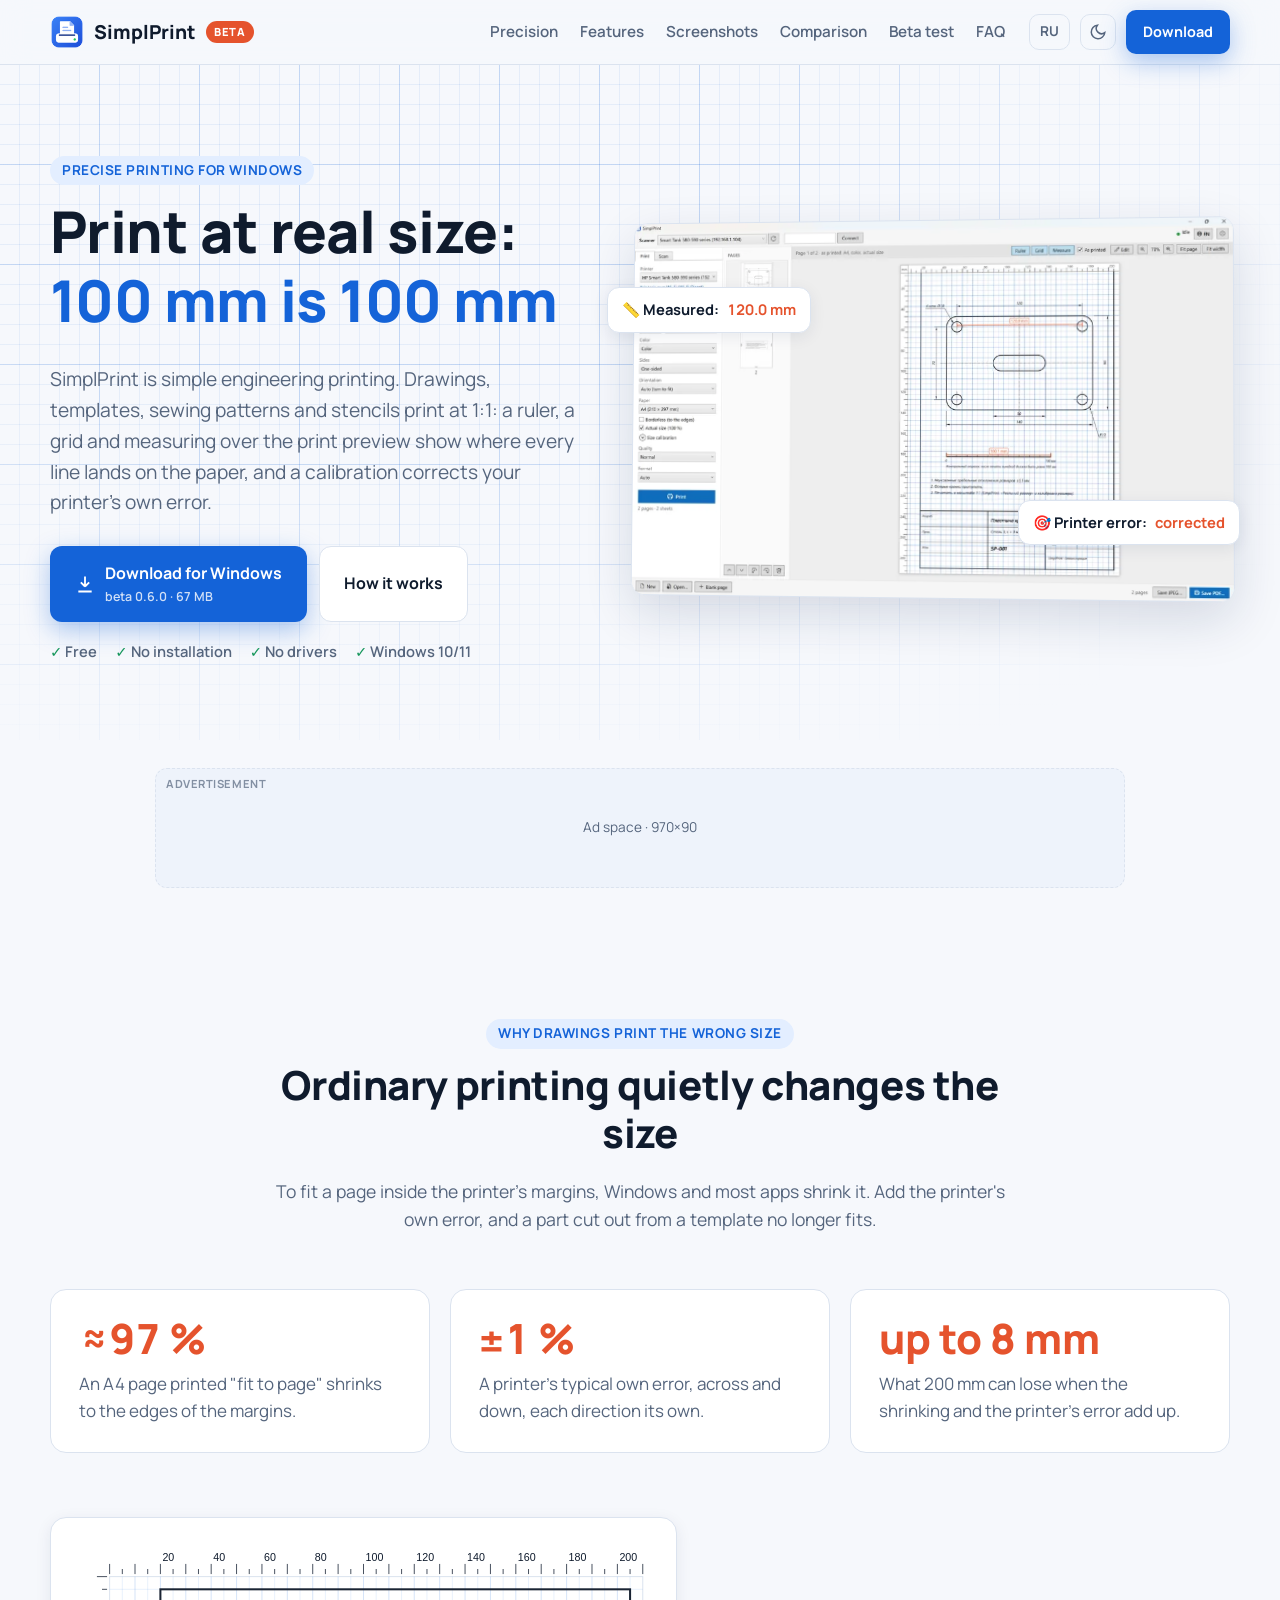
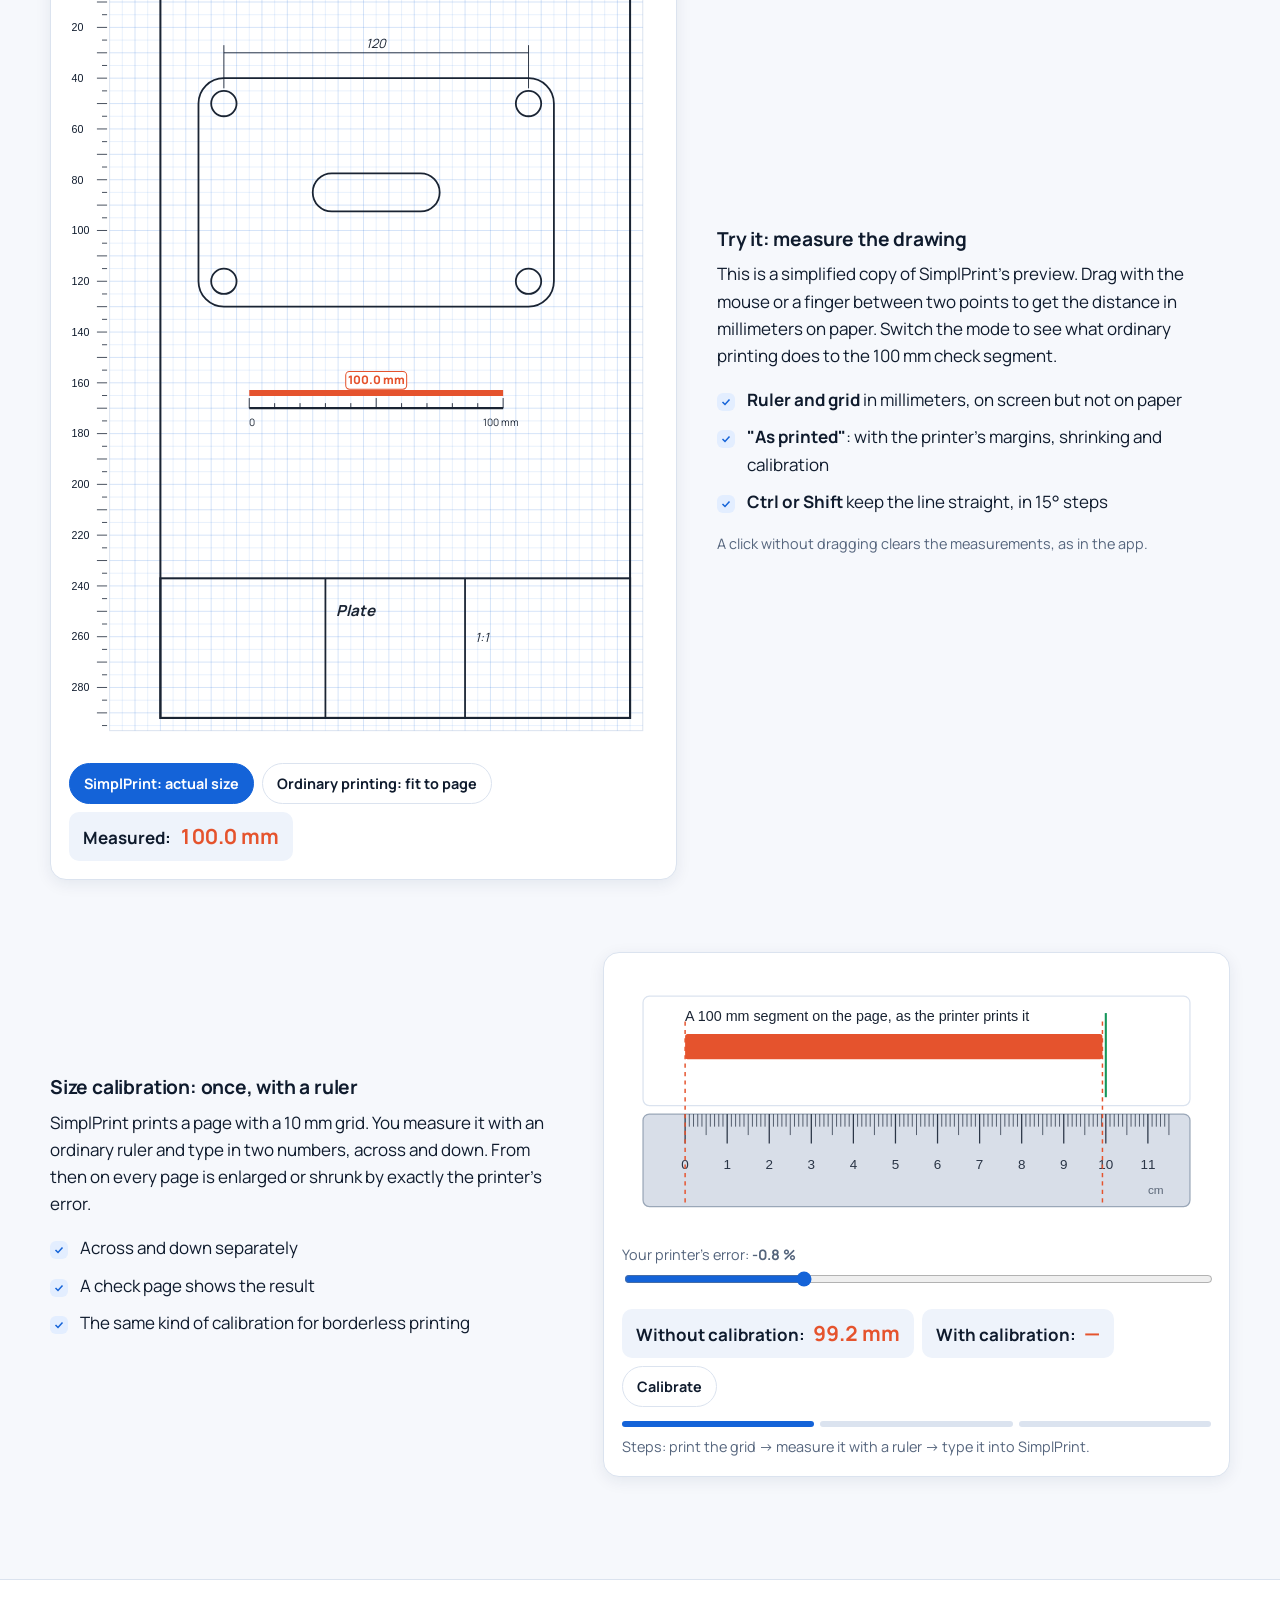
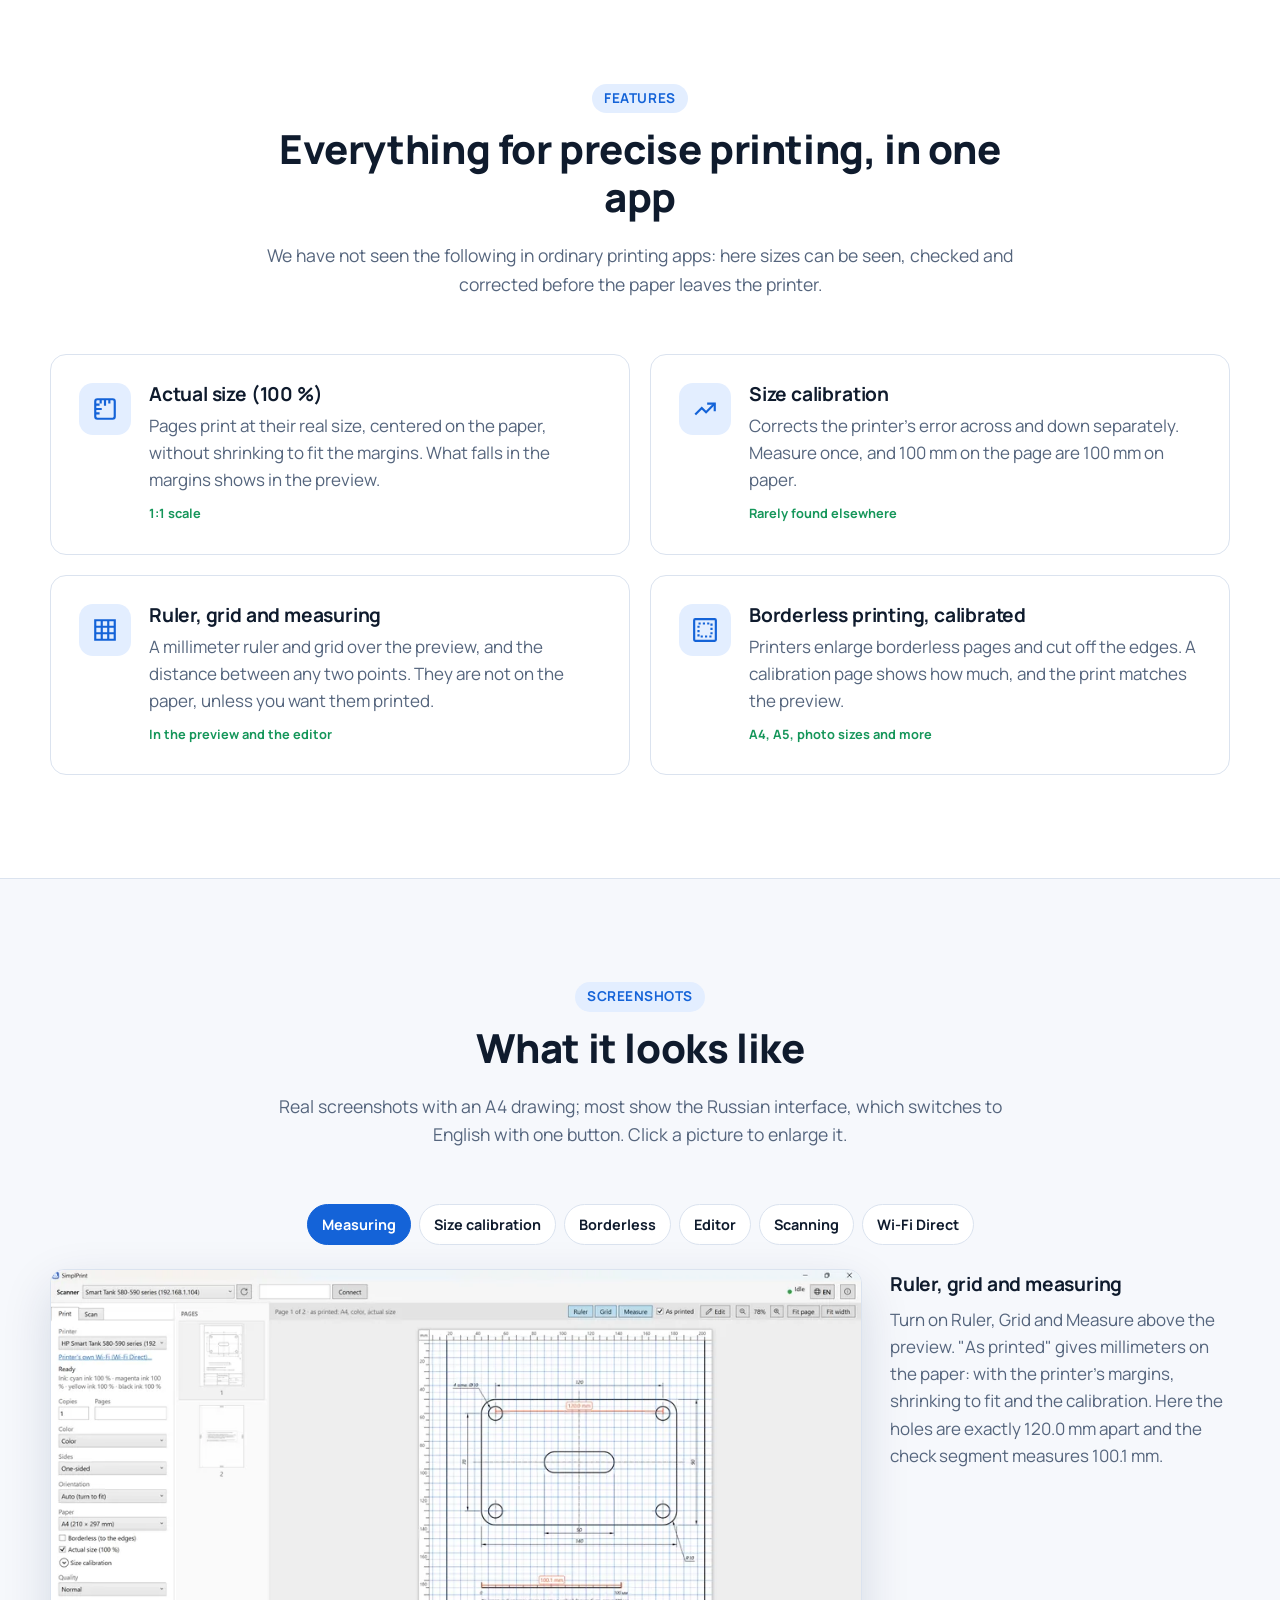
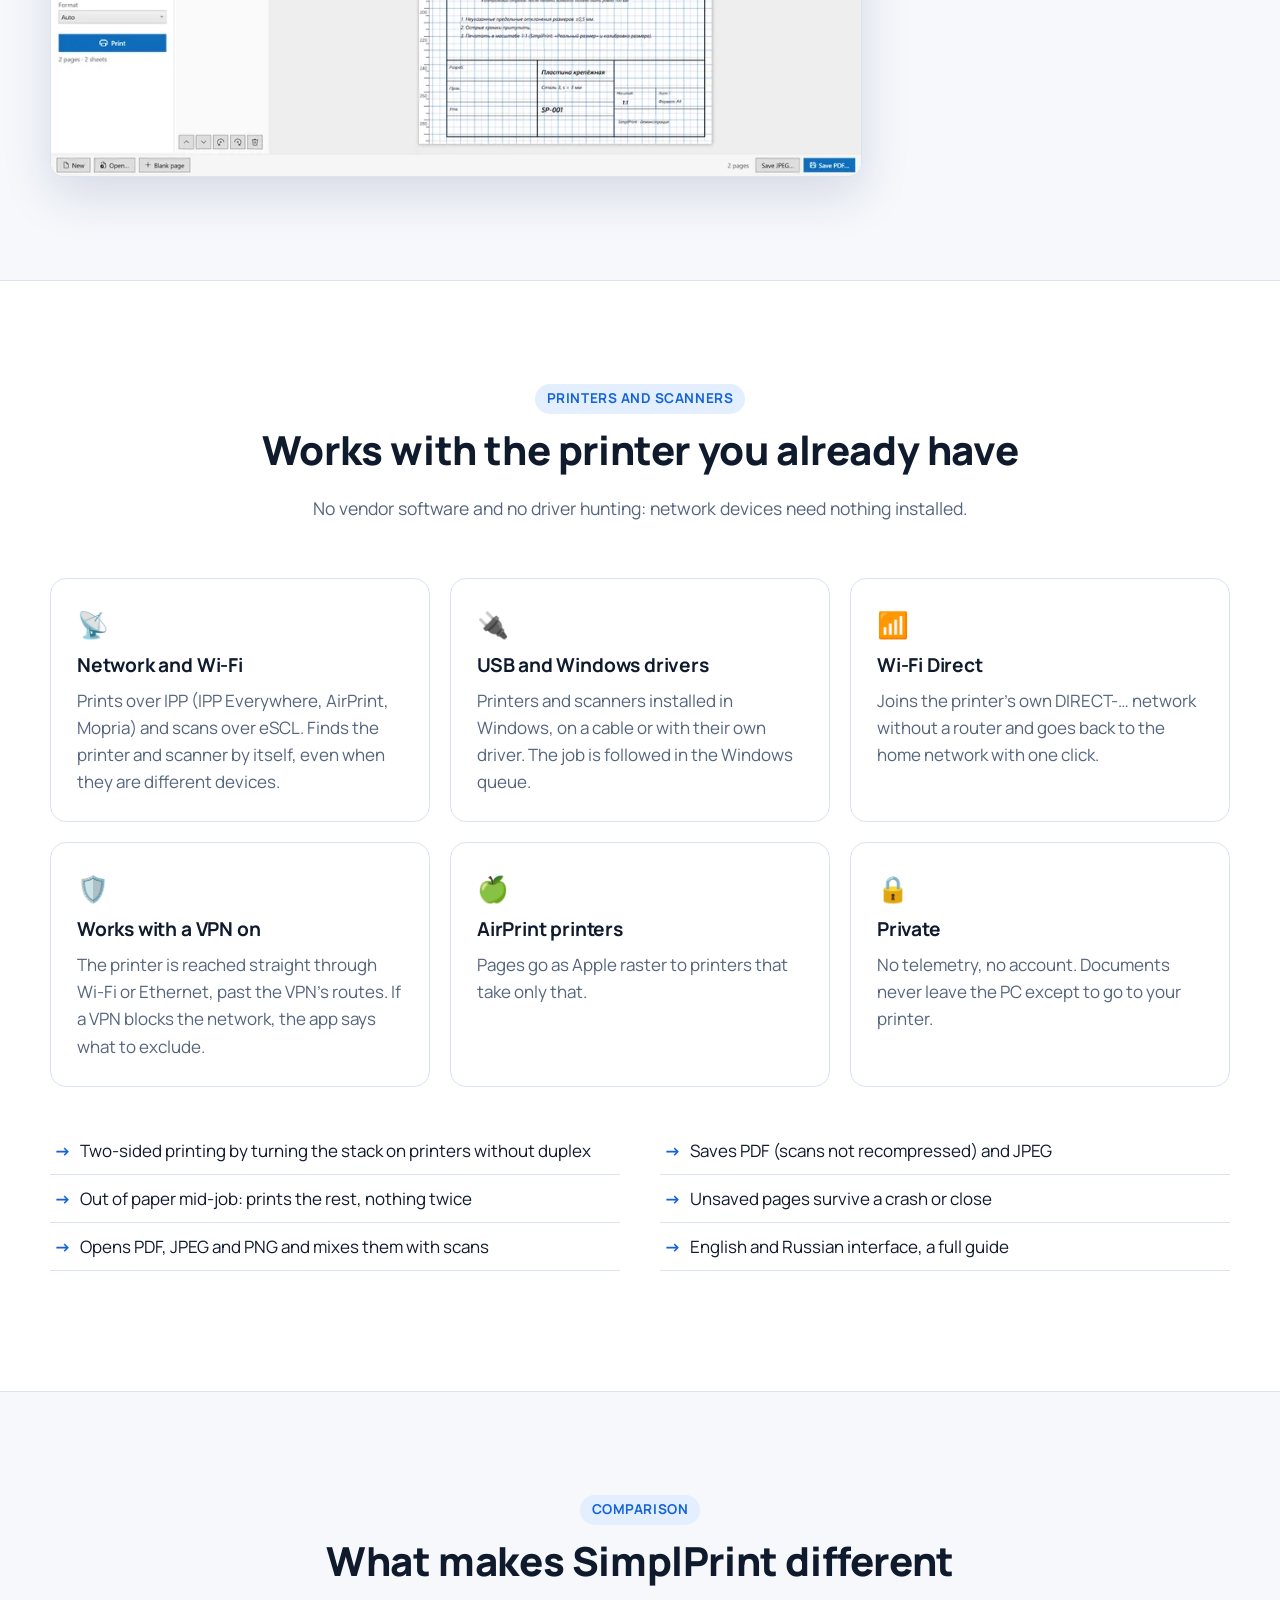
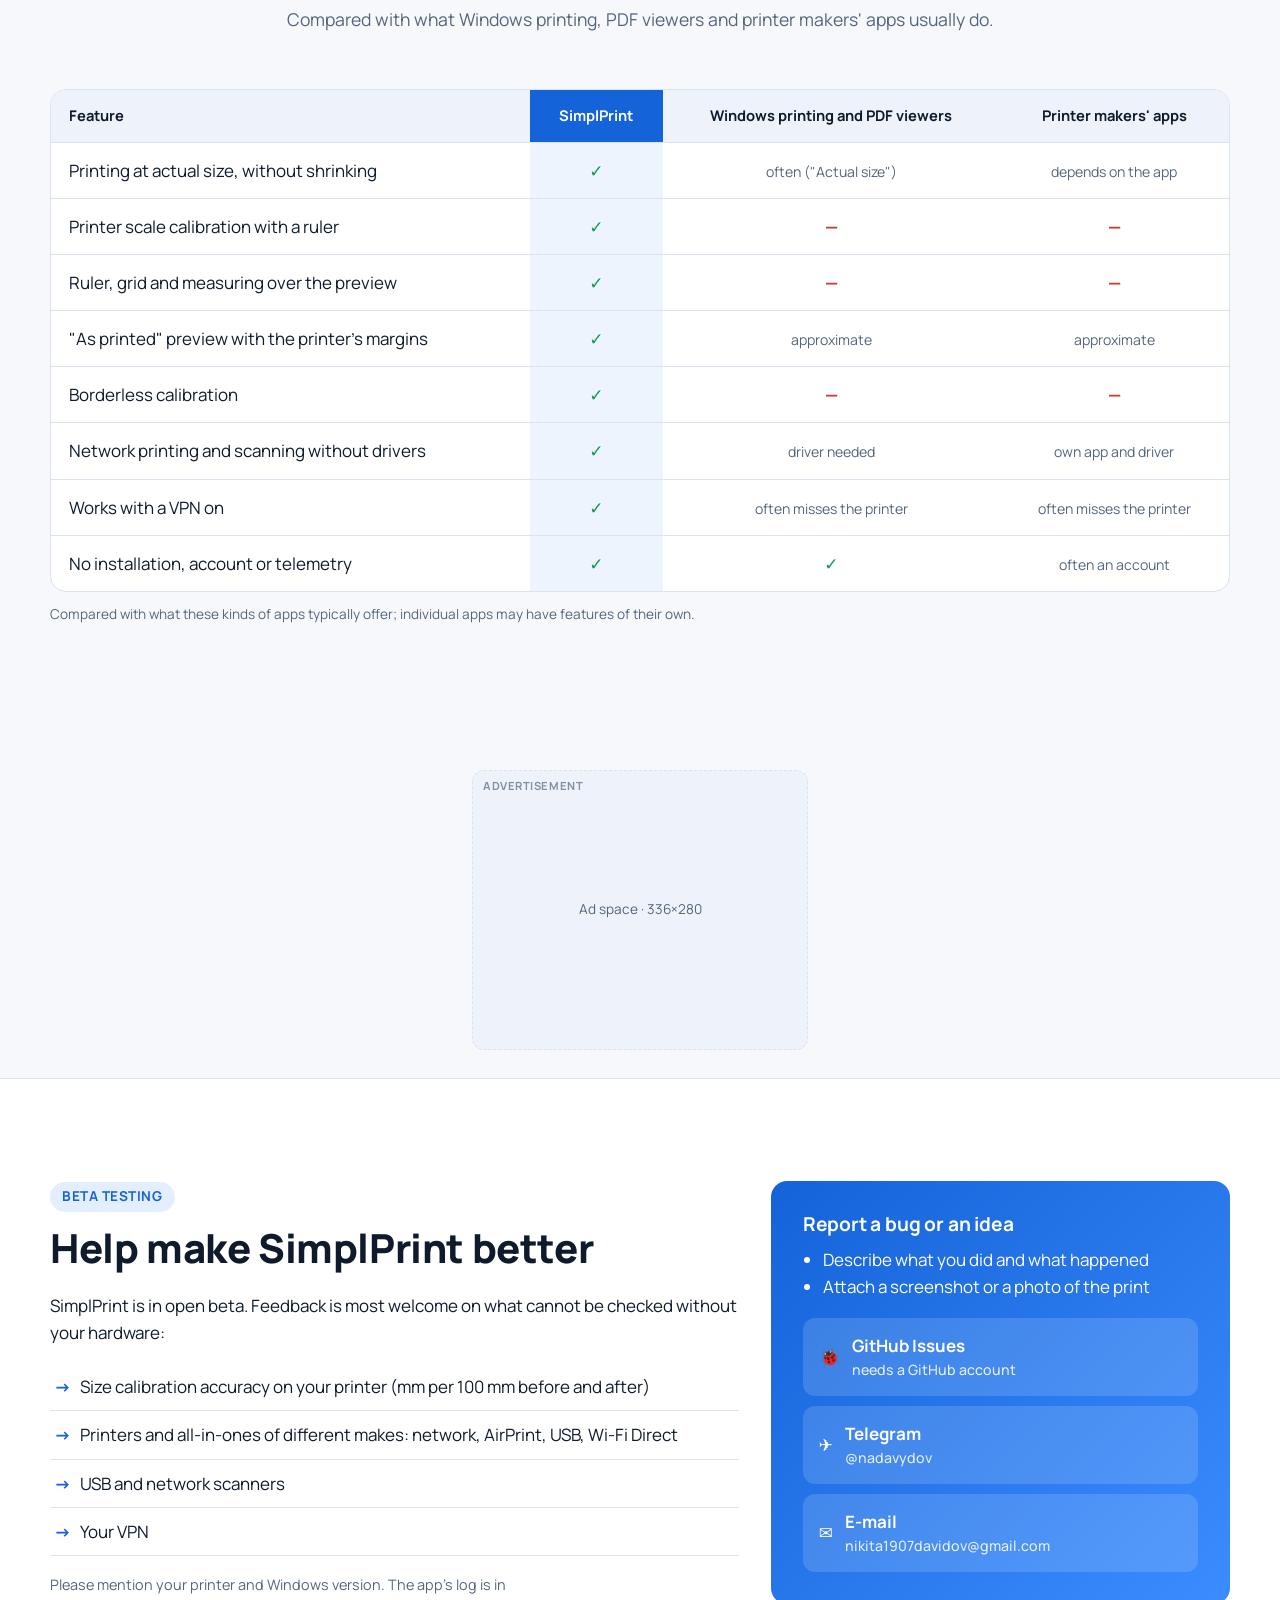
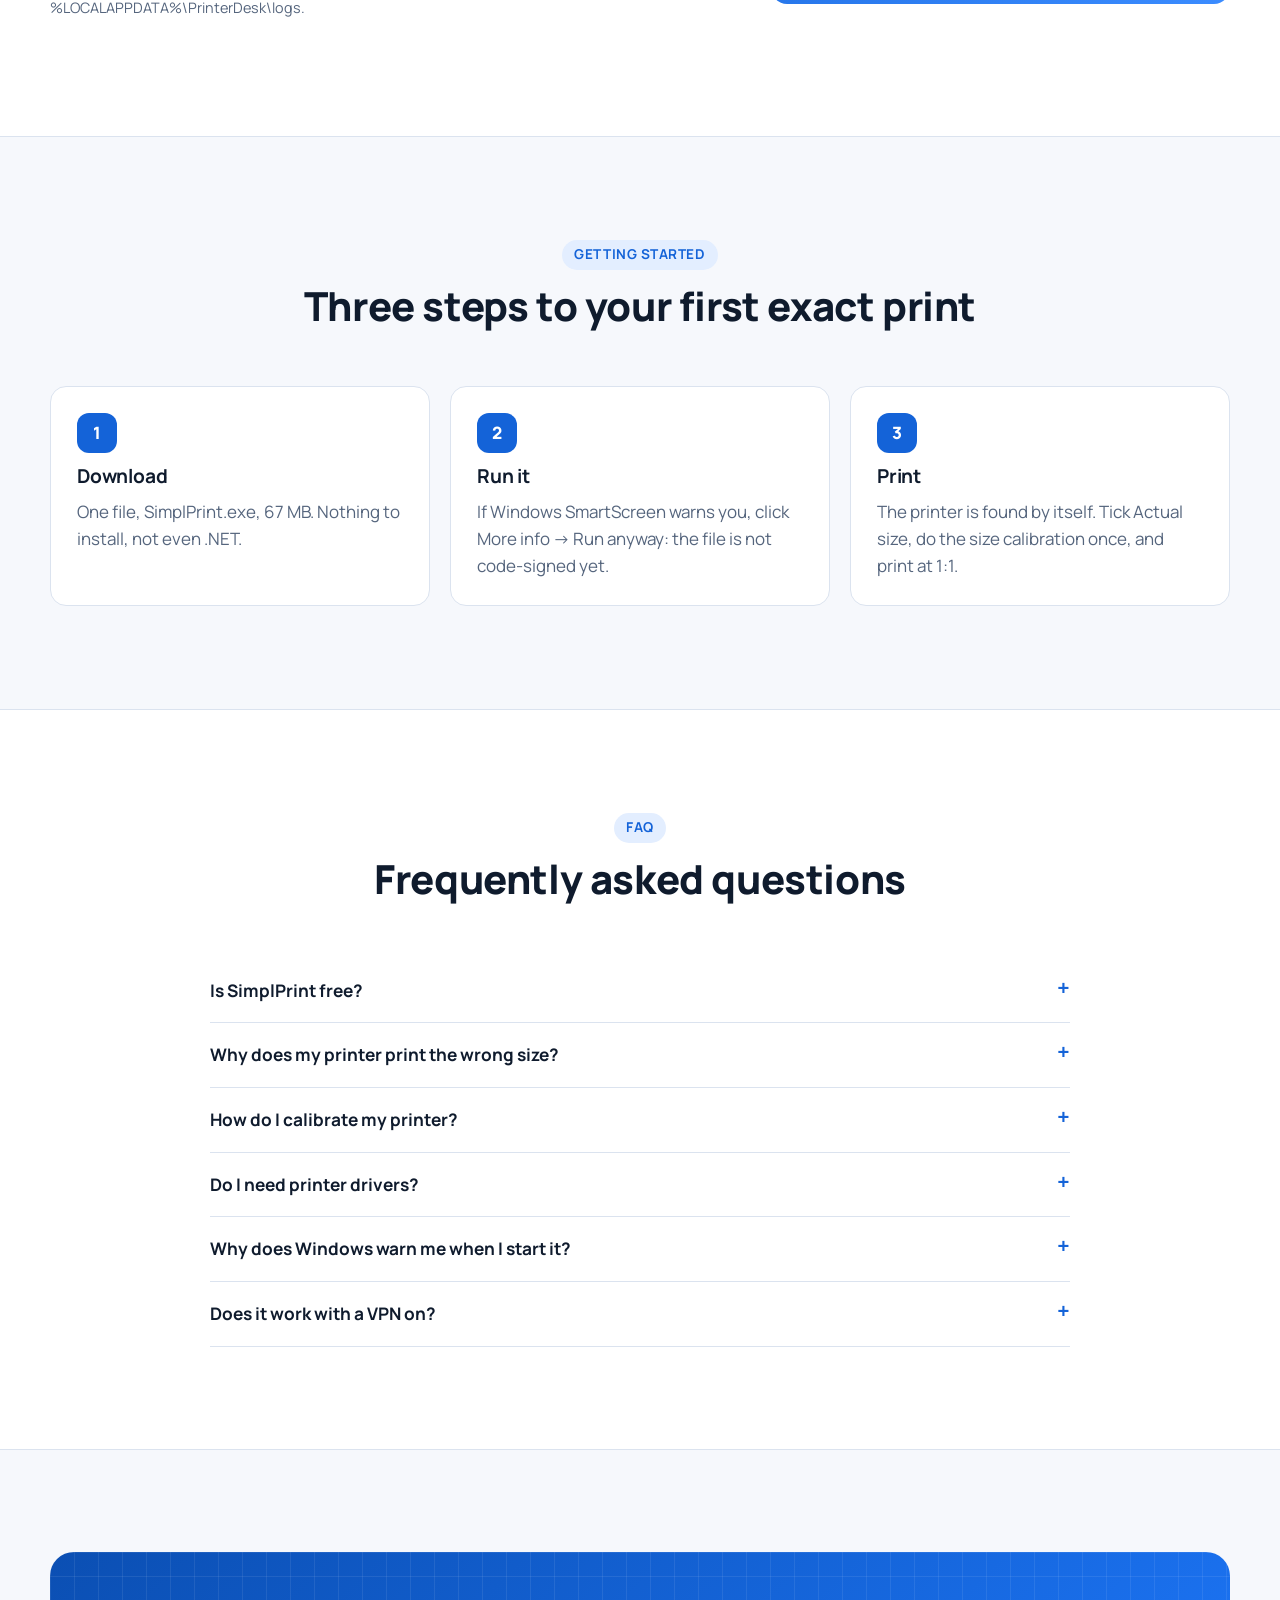
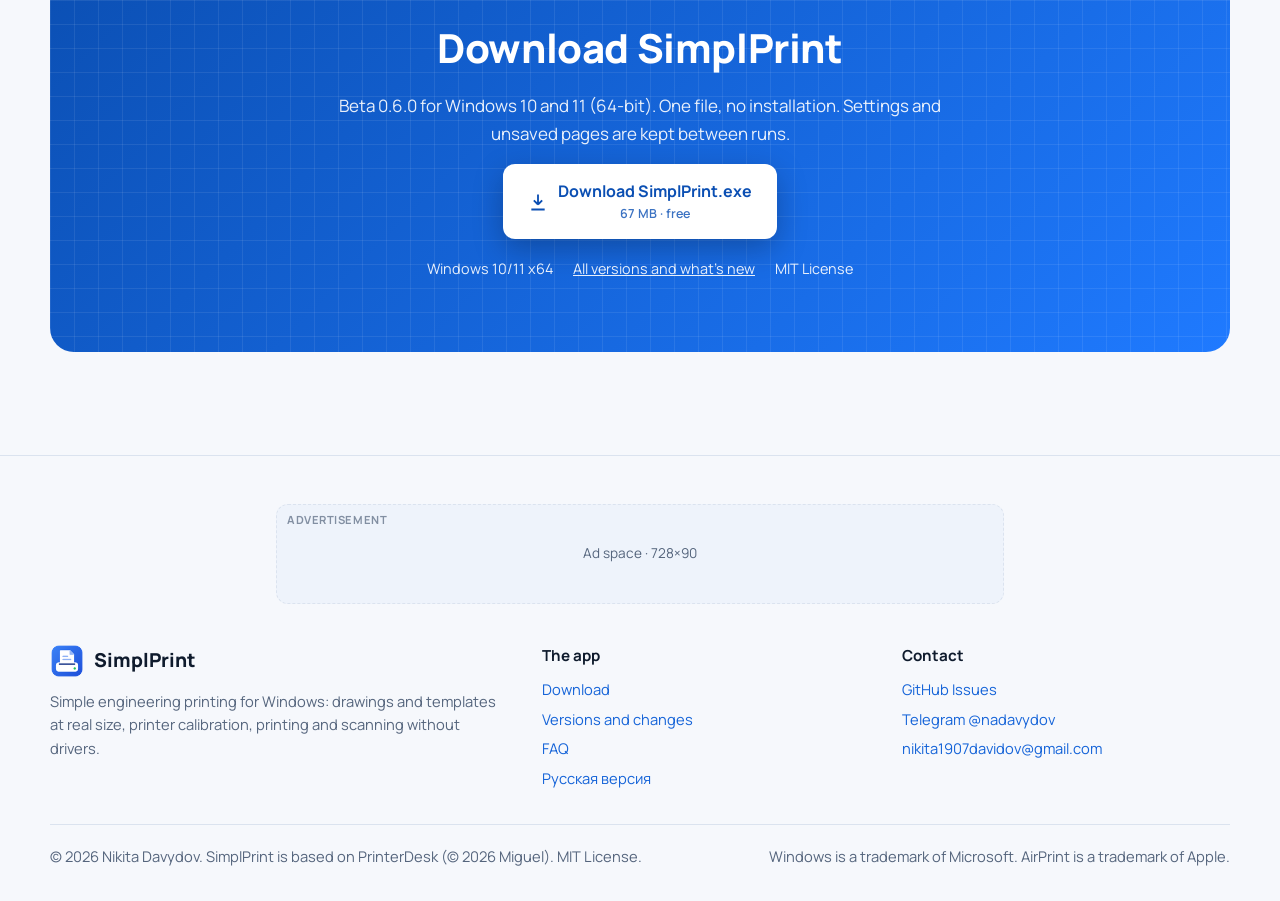
==== commit 2746b5a4: "Give the exe's size as Windows shows it (67 MB) Co-Authored-By: Claude Opus 5.5 <noreply@anthropic.c" ====
--- a/en/index.html
+++ b/en/index.html
@@ -40,7 +40,7 @@
     "applicationCategory": "UtilitiesApplication",
     "operatingSystem": "Windows 10, Windows 11",
     "softwareVersion": "0.6.0",
-    "fileSize": "70 MB",
+    "fileSize": "67 MB",
     "inLanguage": ["en", "ru"],
     "isAccessibleForFree": true,
     "offers": { "@type": "Offer", "price": "0", "priceCurrency": "USD" },
@@ -113,7 +113,7 @@
           <div class="hero__buttons">
             <a class="btn btn--primary" href="https://github.com/Gameqwerty/simplprint-app/releases/latest/download/SimplPrint.exe" data-download>
               <svg width="20" height="20" viewBox="0 0 24 24" fill="none" stroke="currentColor" stroke-width="2.2"><path d="M12 3v12m0 0l-5-5m5 5l5-5M4 21h16"/></svg>
-              <span>Download for Windows<small>beta 0.6.0 · 70 MB</small></span>
+              <span>Download for Windows<small>beta 0.6.0 · 67 MB</small></span>
             </a>
             <a class="btn btn--ghost" href="#precision">How it works</a>
           </div>
@@ -383,7 +383,7 @@
           <h2>Three steps to your first exact print</h2>
         </div>
         <ol class="start start-list">
-          <li class="reveal"><h3>Download</h3><p>One file, SimplPrint.exe, 70&nbsp;MB. Nothing to install, not even .NET.</p></li>
+          <li class="reveal"><h3>Download</h3><p>One file, SimplPrint.exe, 67&nbsp;MB. Nothing to install, not even .NET.</p></li>
           <li class="reveal"><h3>Run it</h3><p>If Windows SmartScreen warns you, click More info → Run anyway: the file is not code-signed yet.</p></li>
           <li class="reveal"><h3>Print</h3><p>The printer is found by itself. Tick Actual size, do the size calibration once, and print at 1:1.</p></li>
         </ol>
@@ -415,7 +415,7 @@
             between runs.</p>
           <a class="btn btn--primary" href="https://github.com/Gameqwerty/simplprint-app/releases/latest/download/SimplPrint.exe" data-download>
             <svg width="20" height="20" viewBox="0 0 24 24" fill="none" stroke="currentColor" stroke-width="2.2"><path d="M12 3v12m0 0l-5-5m5 5l5-5M4 21h16"/></svg>
-            <span>Download SimplPrint.exe<small>70 MB · free</small></span>
+            <span>Download SimplPrint.exe<small>67 MB · free</small></span>
           </a>
           <div class="download__meta">
             <span>Windows 10/11 x64</span>
